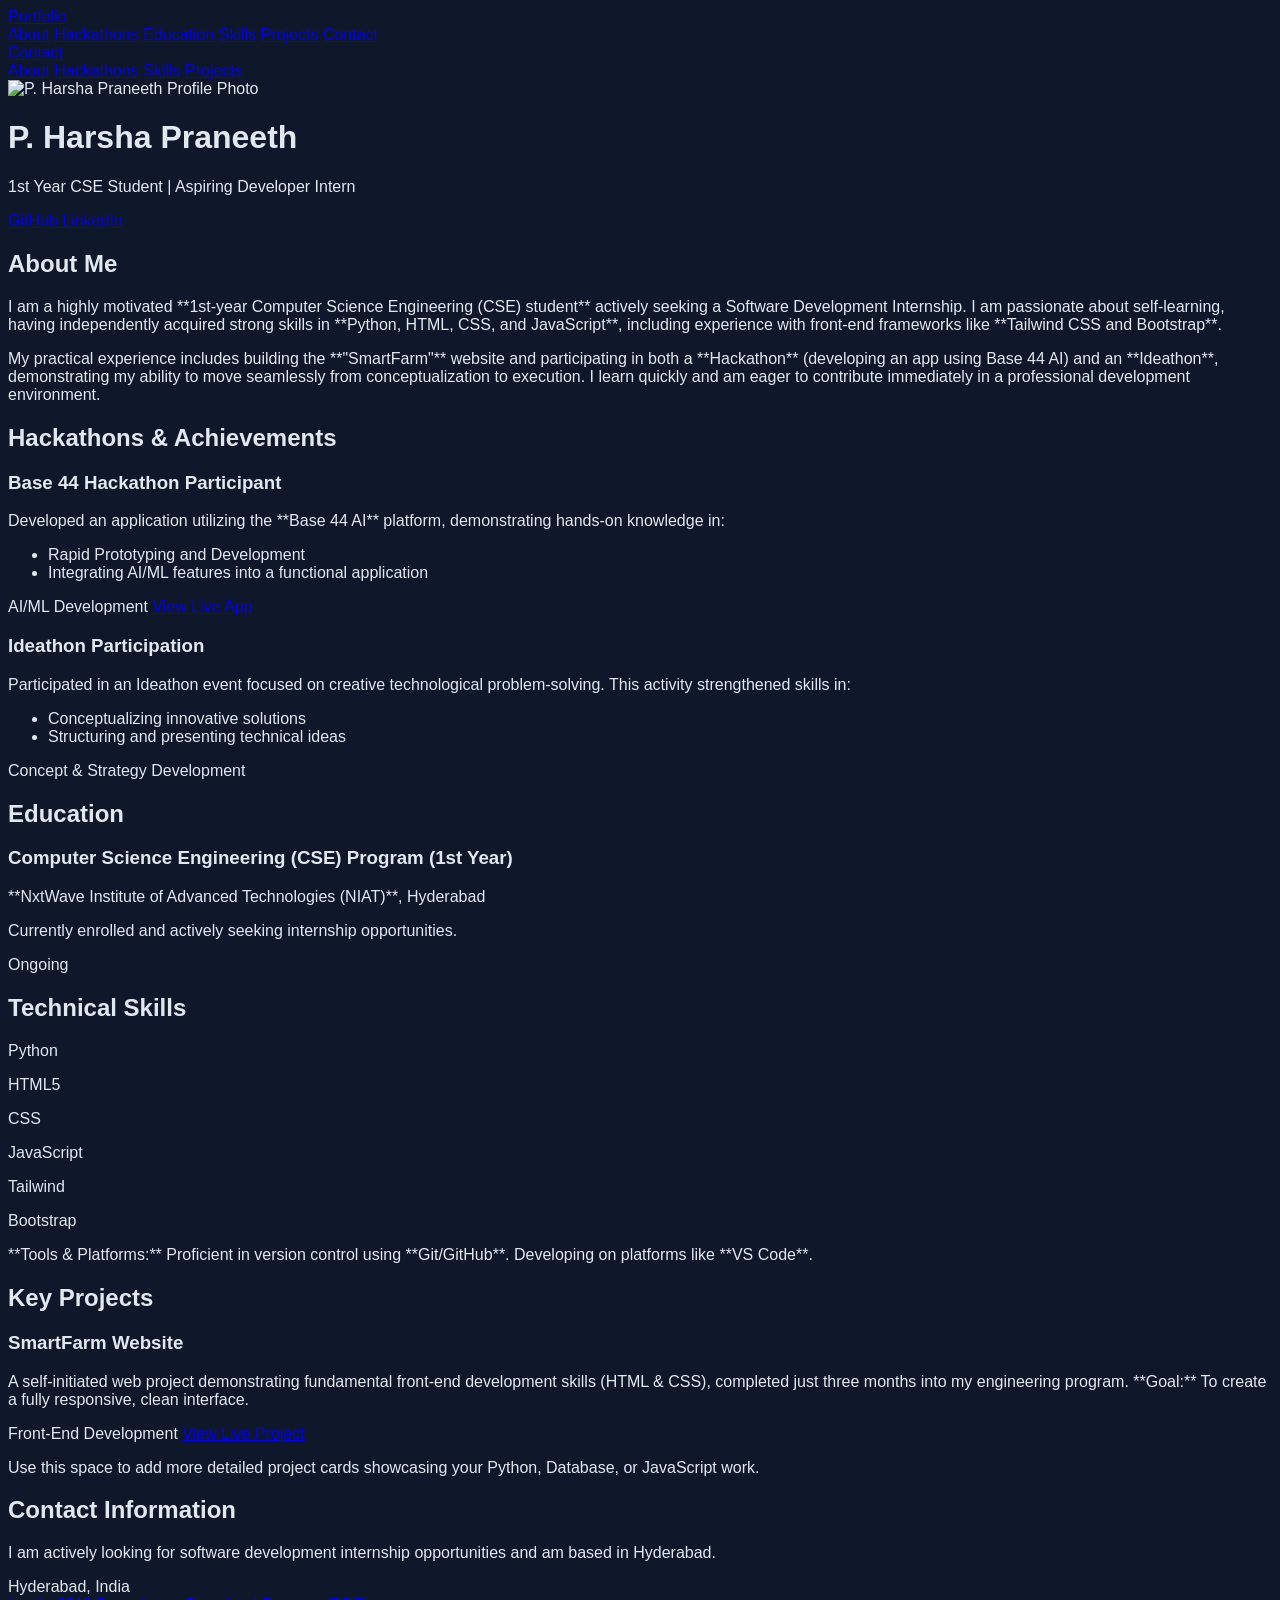
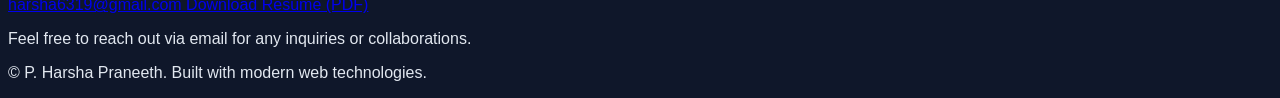
==== index.html @ 5e214d74 "added index.html" ====
<!DOCTYPE html>
<html lang="en" class="scroll-smooth">
<head>
    <meta charset="UTF-8">
    <meta name="viewport" content="width=device-width, initial-scale=1.0">
    <title>P. Harsha Praneeth | Developer Portfolio</title>
    <!-- Load Tailwind CSS -->
    <script src="https://cdn.tailwindcss.com"></script>
    <!-- Load Lucide Icons -->
    <script src="https://unpkg.com/lucide@latest"></script>
    <style>
        /* Custom styles for dark mode typography and background */
        body {
            font-family: 'Inter', sans-serif;
            background-color: #0F172A; /* Slate 900 */
            color: #e2e8f0; /* Default light text */
        }
        /* Custom class for the skill icons */
        .skill-icon-card {
            transition: transform 0.3s, box-shadow 0.3s;
        }
        .skill-icon-card:hover {
            transform: translateY(-5px);
            box-shadow: 0 10px 15px -3px rgba(0, 0, 0, 0.4), 0 4px 6px -2px rgba(0, 0, 0, 0.2); /* Darker shadow for contrast */
        }
        
        /* Adjust scroll margin for sections so the navbar doesn't cover headings */
        section {
            scroll-margin-top: 100px; /* Ensures headings land below the sticky nav */
        }
    </style>
</head>
<body class="min-h-screen antialiased">

    <!-- Navigation Bar -->
    <nav class="fixed top-0 left-0 w-full bg-gray-900/90 backdrop-blur-sm border-b border-gray-800 z-50 shadow-lg">
        <div class="max-w-4xl mx-auto px-4 sm:px-6 lg:px-8">
            <div class="flex items-center justify-between h-16">
                <!-- Logo / Name (Home Link) -->
                <div class="flex-shrink-0">
                    <a href="#" class="text-white font-bold text-lg hover:text-indigo-400 transition">
                        Portfolio
                    </a>
                </div>
                
                <!-- Desktop Menu -->
                <div class="hidden md:block">
                    <div class="ml-10 flex items-baseline space-x-4">
                        <a href="#about" class="text-gray-300 hover:text-white hover:bg-gray-700 px-3 py-2 rounded-md text-sm font-medium transition">About</a>
                        <a href="#hackathons" class="text-gray-300 hover:text-white hover:bg-gray-700 px-3 py-2 rounded-md text-sm font-medium transition">Hackathons</a>
                        <a href="#education" class="text-gray-300 hover:text-white hover:bg-gray-700 px-3 py-2 rounded-md text-sm font-medium transition">Education</a>
                        <a href="#skills" class="text-gray-300 hover:text-white hover:bg-gray-700 px-3 py-2 rounded-md text-sm font-medium transition">Skills</a>
                        <a href="#projects" class="text-gray-300 hover:text-white hover:bg-gray-700 px-3 py-2 rounded-md text-sm font-medium transition">Projects</a>
                        <a href="#contact" class="text-gray-300 hover:text-white hover:bg-gray-700 px-3 py-2 rounded-md text-sm font-medium transition">Contact</a>
                    </div>
                </div>
                
                <!-- Mobile Menu Button (Simple implementation) -->
                <div class="md:hidden flex items-center">
                   <a href="#contact" class="text-sm text-indigo-400 font-semibold mr-2">Contact</a>
                   <a href="mailto:harsha6319@gmail.com" class="p-2 text-gray-400 hover:text-white">
                       <i data-lucide="mail" class="w-5 h-5"></i>
                   </a>
                </div>
            </div>
        </div>
        <!-- Simple Mobile Navigation Links Row (Visible only on small screens) -->
        <div class="md:hidden border-t border-gray-800 bg-gray-900 px-2 py-2 flex justify-around text-xs">
            <a href="#about" class="text-gray-400 hover:text-white p-2">About</a>
            <a href="#hackathons" class="text-gray-400 hover:text-white p-2">Hackathons</a>
            <a href="#skills" class="text-gray-400 hover:text-white p-2">Skills</a>
            <a href="#projects" class="text-gray-400 hover:text-white p-2">Projects</a>
        </div>
    </nav>

    <!-- Main Content Container -->
    <!-- The pt-24 class pushes this container down below the fixed navbar. -->
    <div class="max-w-4xl mx-auto p-4 sm:p-6 lg:p-8 pt-24 mt-10">

        <!-- Header and Profile Section -->
        <header class="text-center mb-12 bg-gray-800 p-8 rounded-xl shadow-lg">
            <!-- Profile Image -->
            <div class="w-32 h-32 mx-auto rounded-full overflow-hidden mb-6 border-4 border-indigo-500/50 shadow-md">
                <!-- Image URL updated from the context -->
                <img src="https://res.cloudinary.com/dswnjw2h1/image/upload/v1765292375/Gemini_Generated_Image_vikexivikexivike_tycaun.png"
                     alt="P. Harsha Praneeth Profile Photo"
                     class="w-full h-full object-cover">
            </div>

            <!-- Name and Title -->
            <h1 class="text-4xl font-extrabold text-white mb-2">P. Harsha Praneeth</h1>
            <p class="text-xl font-medium text-indigo-400">1st Year CSE Student | Aspiring Developer Intern</p>
            
            <!-- Social Links (NEW/UPDATED) -->
            <div class="mt-4 flex justify-center items-center space-x-6 text-gray-400">
                <a href="https://github.com/YourGitHubUsername" target="_blank" class="flex items-center hover:text-white transition duration-150 group">
                    <i data-lucide="github" class="w-6 h-6 mr-1 group-hover:text-indigo-400"></i>
                    <span class="text-sm hidden sm:inline">GitHub</span>
                </a>
                <a href="https://linkedin.com/in/YourLinkedInProfile" target="_blank" class="flex items-center hover:text-white transition duration-150 group">
                    <i data-lucide="linkedin" class="w-6 h-6 mr-1 group-hover:text-indigo-400"></i>
                    <span class="text-sm hidden sm:inline">LinkedIn</span>
                </a>
            </div>
        </header>

        <!-- About Section -->
        <section id="about" class="mb-12 scroll-mt-24">
            <h2 class="text-3xl font-bold text-white border-b-2 border-indigo-500 pb-2 mb-6">About Me</h2>
            <div class="bg-gray-800 p-6 rounded-xl shadow-lg">
                <p class="text-gray-300 leading-relaxed">
                    I am a highly motivated **1st-year Computer Science Engineering (CSE) student** actively seeking a Software Development Internship. I am passionate about self-learning, having independently acquired strong skills in **Python, HTML, CSS, and JavaScript**, including experience with front-end frameworks like **Tailwind CSS and Bootstrap**.
                </p>
                <p class="text-gray-300 leading-relaxed mt-3">
                    My practical experience includes building the **"SmartFarm"** website and participating in both a **Hackathon** (developing an app using Base 44 AI) and an **Ideathon**, demonstrating my ability to move seamlessly from conceptualization to execution. I learn quickly and am eager to contribute immediately in a professional development environment.
                </p>
            </div>
        </section>
        
        <!-- Hackathons & Achievements Section -->
        <section id="hackathons" class="mb-12 scroll-mt-24">
            <h2 class="text-3xl font-bold text-white border-b-2 border-indigo-500 pb-2 mb-6">Hackathons & Achievements</h2>
            
            <!-- Base 44 Hackathon Card -->
            <div class="grid grid-cols-1 md:grid-cols-2 gap-4">
                <div class="bg-gray-800 p-6 rounded-xl shadow-lg border-l-4 border-yellow-500">
                    <h3 class="text-xl font-semibold text-white mb-2">Base 44 Hackathon Participant</h3>
                    <p class="text-gray-300 mb-3">
                        Developed an application utilizing the **Base 44 AI** platform, demonstrating hands-on knowledge in:
                    </p>
                    <ul class="list-disc list-inside ml-4 text-gray-400 mb-3">
                        <li>Rapid Prototyping and Development</li>
                        <li>Integrating AI/ML features into a functional application</li>
                    </ul>
                    <div class="flex flex-wrap items-center space-x-4 mt-3">
                        <span class="text-sm font-medium text-yellow-400 bg-yellow-900/30 px-3 py-1 rounded-full">AI/ML Development</span>
                        <a href="https://quick-gig-copy-cb871498.base44.app" target="_blank" class="flex items-center text-sm font-medium text-gray-400 hover:text-yellow-400 transition duration-150">
                            <i data-lucide="link" class="w-4 h-4 mr-1"></i>
                            View Live App
                        </a>
                    </div>
                </div>

                <!-- Ideathon Participation Card -->
                <div class="bg-gray-800 p-6 rounded-xl shadow-lg border-l-4 border-teal-500">
                    <h3 class="text-xl font-semibold text-white mb-2">Ideathon Participation</h3>
                    <p class="text-gray-300 mb-3">
                        Participated in an Ideathon event focused on creative technological problem-solving. This activity strengthened skills in:
                    </p>
                    <ul class="list-disc list-inside ml-4 text-gray-400">
                        <li>Conceptualizing innovative solutions</li>
                        <li>Structuring and presenting technical ideas</li>
                    </ul>
                    <span class="mt-3 inline-block text-sm font-medium text-teal-400 bg-teal-900/30 px-3 py-1 rounded-full">Concept & Strategy Development</span>
                </div>
            </div>
        </section>

        <!-- Education Section -->
        <section id="education" class="mb-12 scroll-mt-24">
            <h2 class="text-3xl font-bold text-white border-b-2 border-indigo-500 pb-2 mb-6">Education</h2>
            <div class="bg-gray-800 p-6 rounded-xl shadow-lg">
                <div class="flex flex-col sm:flex-row justify-between items-start sm:items-center">
                    <div>
                        <h3 class="text-xl font-semibold text-white">Computer Science Engineering (CSE) Program (1st Year)</h3>
                        <p class="text-indigo-400">**NxtWave Institute of Advanced Technologies (NIAT)**, Hyderabad</p>
                        <p class="text-gray-400 text-sm mt-1">Currently enrolled and actively seeking internship opportunities.</p>
                    </div>
                    <p class="text-gray-400 mt-2 sm:mt-0 sm:text-right">Ongoing</p>
                </div>
            </div>
        </section>

        <!-- Skills Section -->
        <section id="skills" class="mb-12 scroll-mt-24">
            <h2 class="text-3xl font-bold text-white border-b-2 border-indigo-500 pb-2 mb-6">Technical Skills</h2>

            <!-- Grid for Core Skills -->
            <div class="grid grid-cols-2 sm:grid-cols-3 lg:grid-cols-6 gap-4">
                <!-- Python -->
                <div class="skill-icon-card bg-gray-700 p-4 flex flex-col items-center justify-center rounded-xl shadow-lg border border-gray-700">
                    <i data-lucide="brain-circuit" class="w-8 h-8 text-indigo-400 mb-2"></i>
                    <p class="font-semibold text-sm text-gray-200">Python</p>
                </div>

                <!-- HTML5 -->
                <div class="skill-icon-card bg-gray-700 p-4 flex flex-col items-center justify-center rounded-xl shadow-lg border border-gray-700">
                    <i data-lucide="code" class="w-8 h-8 text-orange-400 mb-2"></i>
                    <p class="font-semibold text-sm text-gray-200">HTML5</p>
                </div>

                <!-- CSS -->
                <div class="skill-icon-card bg-gray-700 p-4 flex flex-col items-center justify-center rounded-xl shadow-lg border border-gray-700">
                    <i data-lucide="palette" class="w-8 h-8 text-blue-400 mb-2"></i>
                    <p class="font-semibold text-sm text-gray-200">CSS</p>
                </div>

                <!-- JavaScript -->
                <div class="skill-icon-card bg-gray-700 p-4 flex flex-col items-center justify-center rounded-xl shadow-lg border border-gray-700">
                    <i data-lucide="zap" class="w-8 h-8 text-yellow-400 mb-2"></i>
                    <p class="font-semibold text-sm text-gray-200">JavaScript</p>
                </div>

                <!-- Tailwind CSS -->
                <div class="skill-icon-card bg-gray-700 p-4 flex flex-col items-center justify-center rounded-xl shadow-lg border border-gray-700">
                    <i data-lucide="sparkles" class="w-8 h-8 text-cyan-400 mb-2"></i>
                    <p class="font-semibold text-sm text-gray-200">Tailwind</p>
                </div>
                
                <!-- Bootstrap -->
                <div class="skill-icon-card bg-gray-700 p-4 flex flex-col items-center justify-center rounded-xl shadow-lg border border-gray-700">
                    <i data-lucide="layout-dashboard" class="w-8 h-8 text-violet-400 mb-2"></i>
                    <p class="font-semibold text-sm text-gray-200">Bootstrap</p>
                </div>
            </div>

            <!-- Tools and Platforms (NEW TEXT) -->
            <p class="mt-8 text-sm text-gray-400 text-center border-t border-gray-700 pt-4">
                **Tools & Platforms:** Proficient in version control using **Git/GitHub**. Developing on platforms like **VS Code**.
            </p>
        </section>

        <!-- Projects/Experience -->
        <section id="projects" class="mb-12 scroll-mt-24">
            <h2 class="text-3xl font-bold text-white border-b-2 border-indigo-500 pb-2 mb-6">Key Projects</h2>

            <!-- SmartFarm Project Card -->
            <div class="bg-gray-800 p-6 rounded-xl shadow-lg border-l-4 border-indigo-500 mb-4">
                <h3 class="text-xl font-semibold text-white mb-2">SmartFarm Website</h3>
                <p class="text-gray-300 mb-3">
                    A self-initiated web project demonstrating fundamental front-end development skills (HTML & CSS), completed just three months into my engineering program. **Goal:** To create a fully responsive, clean interface.
                </p>
                <div class="flex flex-wrap items-center space-x-4">
                    <span class="text-sm font-medium text-indigo-400 bg-indigo-900/50 px-3 py-1 rounded-full">Front-End Development</span>
                    <a href="https://dhhsdhdt-gjhgg.github.io/SmartFarm/" target="_blank" class="flex items-center text-sm font-medium text-gray-400 hover:text-indigo-400 transition duration-150">
                        <i data-lucide="link" class="w-4 h-4 mr-1"></i>
                        View Live Project
                    </a>
                </div>
            </div>

            <!-- Placeholder for Future Projects -->
            <div class="bg-gray-700 p-6 rounded-xl text-center border-dashed border-2 border-gray-600">
                <p class="text-gray-400 italic">
                    Use this space to add more detailed project cards showcasing your Python, Database, or JavaScript work.
                </p>
            </div>
        </section>

        <!-- Contact Section -->
        <section id="contact" class="mb-12 scroll-mt-24">
            <h2 class="text-3xl font-bold text-white border-b-2 border-indigo-500 pb-2 mb-6">Contact Information</h2>
            <div class="bg-gray-800 p-8 rounded-xl shadow-lg text-center">
                <p class="text-gray-300 text-lg mb-4">
                    I am actively looking for software development internship opportunities and am based in Hyderabad.
                </p>
                <div class="flex flex-col items-center space-y-3">
                    <div class="inline-flex items-center text-xl font-semibold text-indigo-400">
                        <i data-lucide="map-pin" class="w-6 h-6 mr-2"></i>
                        Hyderabad, India
                    </div>
                    <a href="mailto:harsha6319@gmail.com" class="inline-flex items-center text-xl font-semibold text-indigo-400 hover:text-indigo-300 transition duration-150">
                        <i data-lucide="mail" class="w-6 h-6 mr-2"></i>
                        harsha6319@gmail.com
                    </a>
                    <!-- Placeholder Resume Link (NEW) -->
                    <a href="harsha_praneeth_resume.pdf" target="_blank" class="inline-flex items-center px-6 py-2 bg-indigo-600 text-white font-medium rounded-lg hover:bg-indigo-700 transition duration-200 shadow-md mt-4">
                        <i data-lucide="file-text" class="w-5 h-5 mr-2"></i>
                        Download Resume (PDF)
                    </a>
                </div>
                <p class="text-gray-500 text-sm mt-4">
                    Feel free to reach out via email for any inquiries or collaborations.
                </p>
            </div>
        </section>


        <!-- Footer -->
        <footer class="mt-12 text-center text-gray-500 border-t border-gray-700 pt-6">
            <p>&copy; <span id="currentYear"></span> P. Harsha Praneeth. Built with modern web technologies.</p>
        </footer>
    </div>

    <!-- JavaScript to initialize Lucide icons and set the current year -->
    <script>
        // Initialize Lucide Icons
        lucide.createIcons();

        // Set current year in the footer
        document.getElementById('currentYear').textContent = new Date().getFullYear();
    </script>
</body>

</html>
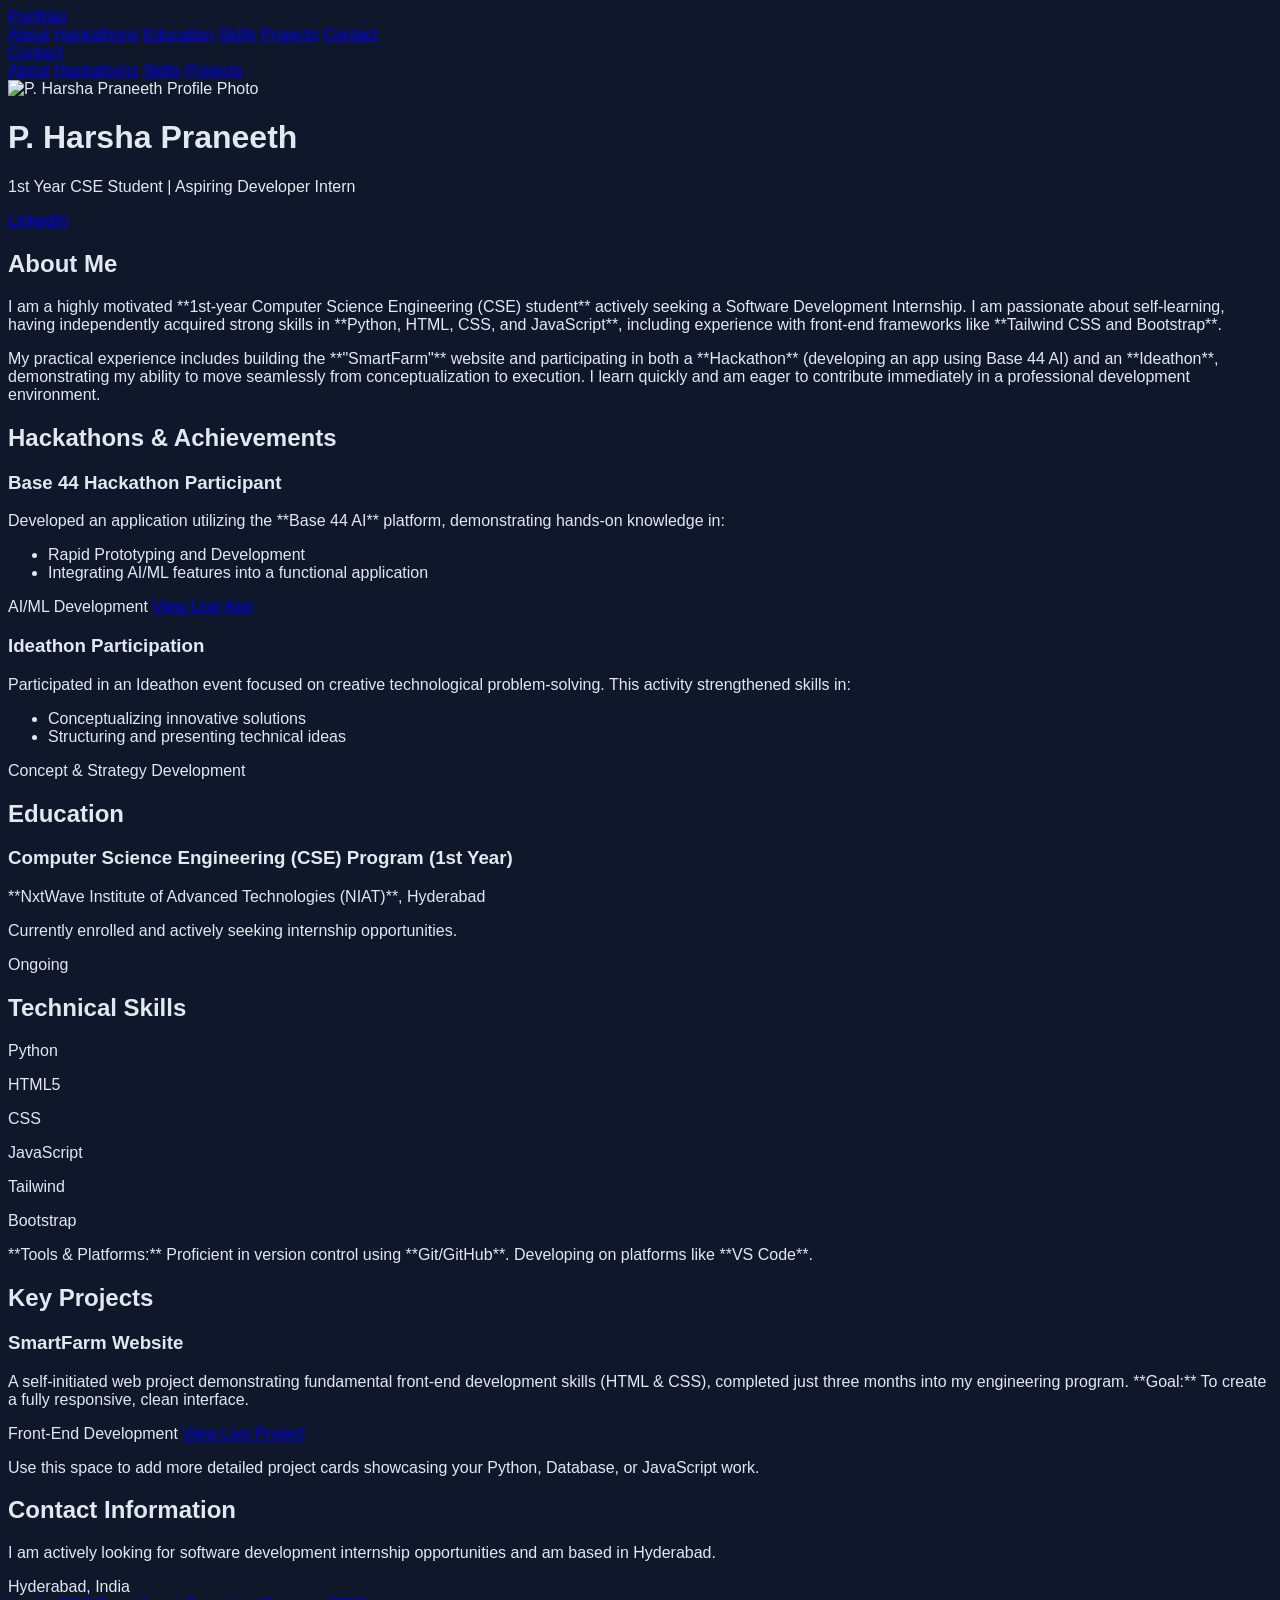
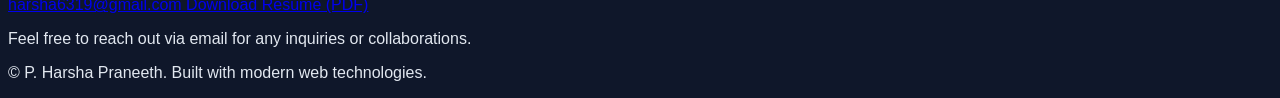
==== commit 93c5644b: "added index.html Updated social links and added tools/platforms section." ====
--- a/index.html
+++ b/index.html
@@ -93,11 +93,7 @@
             
             <!-- Social Links (NEW/UPDATED) -->
             <div class="mt-4 flex justify-center items-center space-x-6 text-gray-400">
-                <a href="https://github.com/YourGitHubUsername" target="_blank" class="flex items-center hover:text-white transition duration-150 group">
-                    <i data-lucide="github" class="w-6 h-6 mr-1 group-hover:text-indigo-400"></i>
-                    <span class="text-sm hidden sm:inline">GitHub</span>
-                </a>
-                <a href="https://linkedin.com/in/YourLinkedInProfile" target="_blank" class="flex items-center hover:text-white transition duration-150 group">
+                <a href="https://www.linkedin.com/in/harsha-praneeth-446b1736b/" target="_blank" class="flex items-center hover:text-white transition duration-150 group">
                     <i data-lucide="linkedin" class="w-6 h-6 mr-1 group-hover:text-indigo-400"></i>
                     <span class="text-sm hidden sm:inline">LinkedIn</span>
                 </a>
@@ -293,3 +289,5 @@
 </body>
 
 </html>
+
+
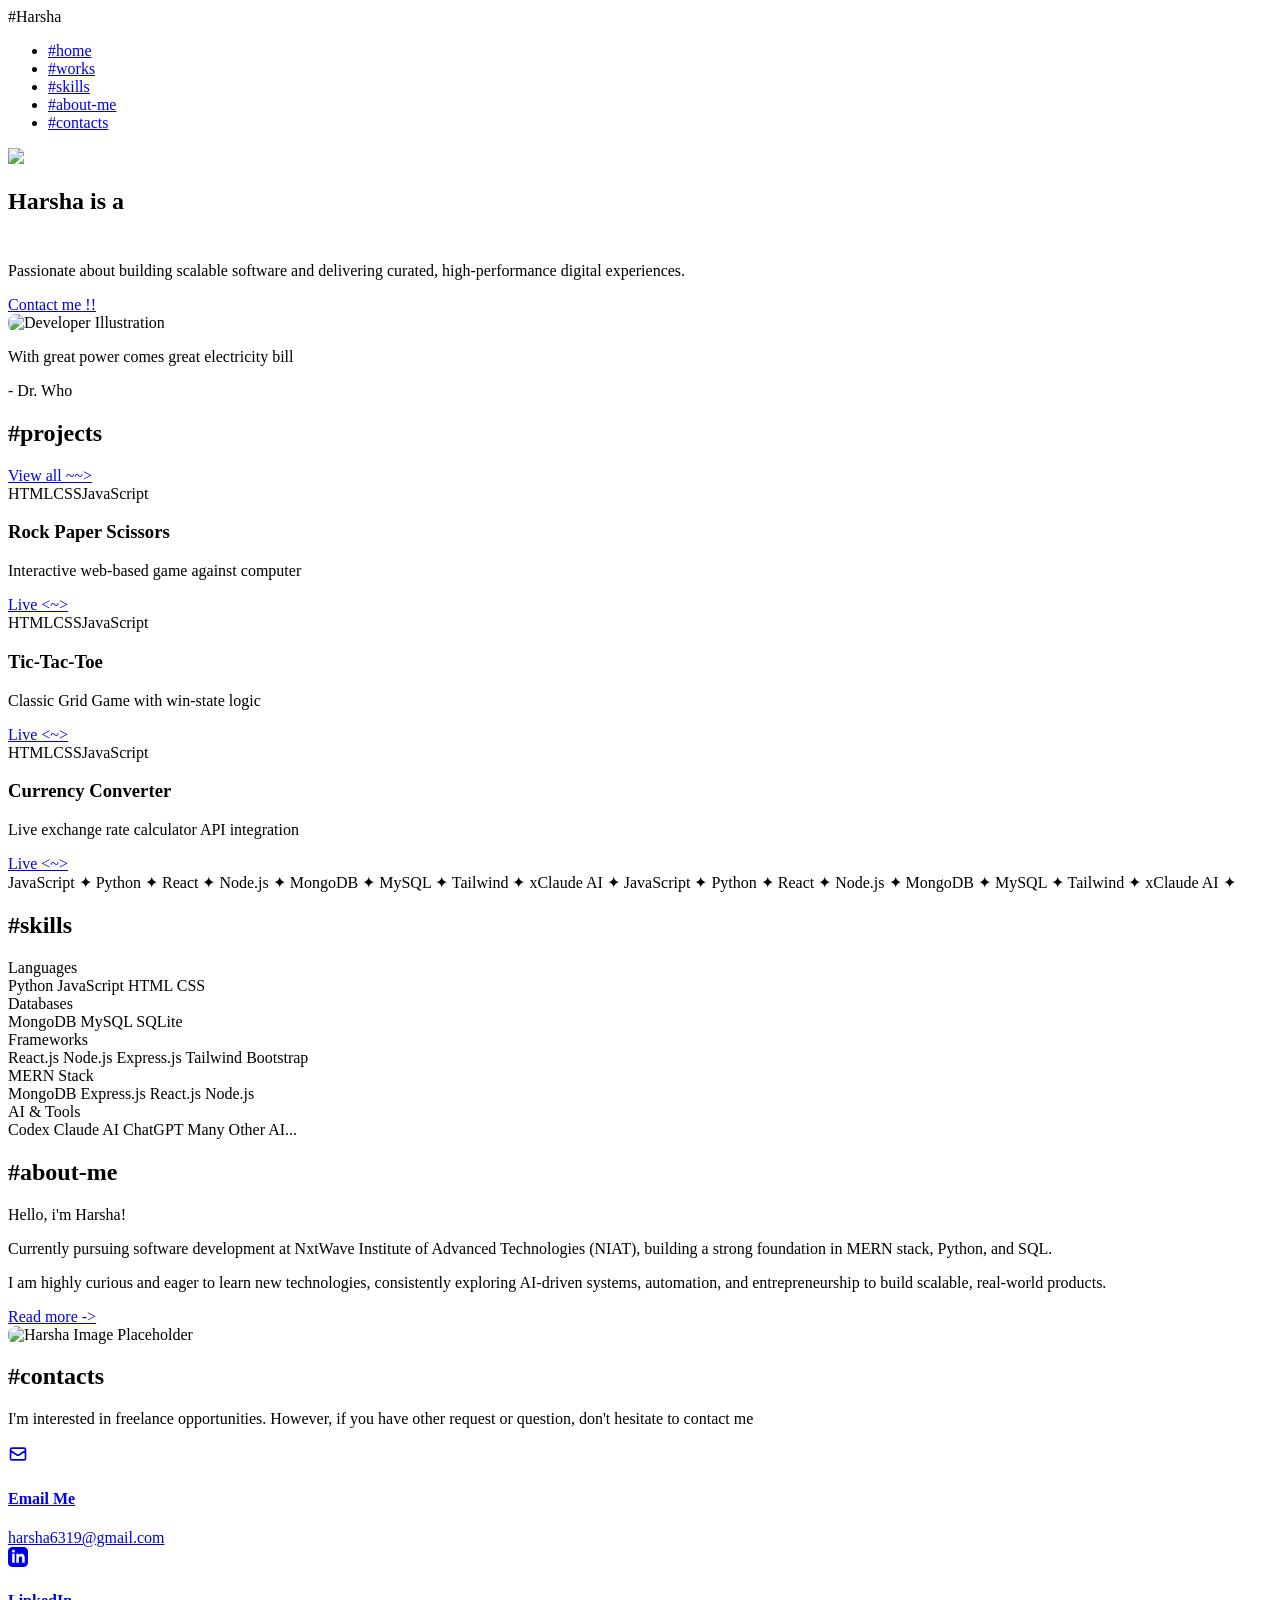
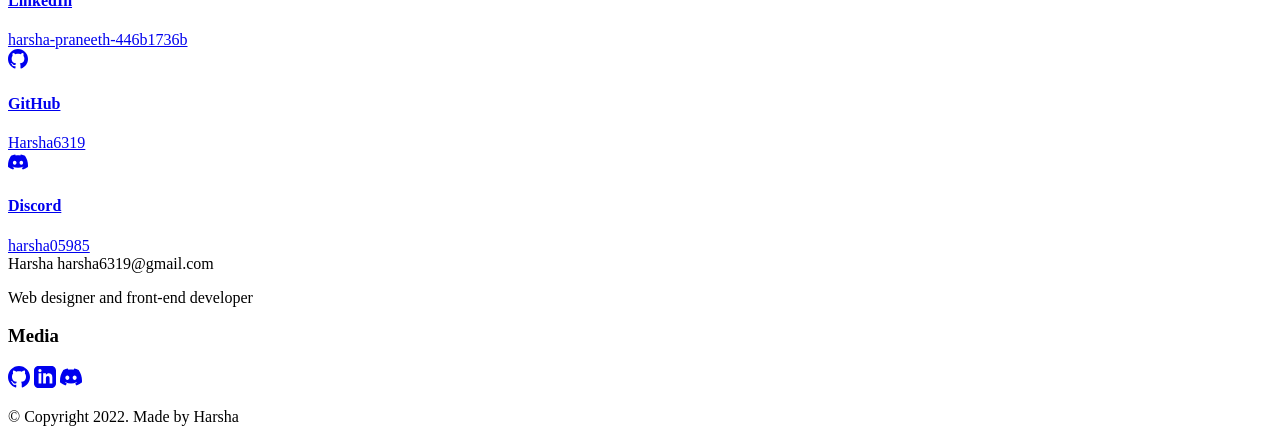
==== commit d796ffca: "index.html" ====
--- a/index.html
+++ b/index.html
@@ -1,293 +1,327 @@
-<!DOCTYPE html>
-<html lang="en" class="scroll-smooth">
-<head>
-    <meta charset="UTF-8">
-    <meta name="viewport" content="width=device-width, initial-scale=1.0">
-    <title>P. Harsha Praneeth | Developer Portfolio</title>
-    <!-- Load Tailwind CSS -->
-    <script src="https://cdn.tailwindcss.com"></script>
-    <!-- Load Lucide Icons -->
-    <script src="https://unpkg.com/lucide@latest"></script>
-    <style>
-        /* Custom styles for dark mode typography and background */
-        body {
-            font-family: 'Inter', sans-serif;
-            background-color: #0F172A; /* Slate 900 */
-            color: #e2e8f0; /* Default light text */
-        }
-        /* Custom class for the skill icons */
-        .skill-icon-card {
-            transition: transform 0.3s, box-shadow 0.3s;
-        }
-        .skill-icon-card:hover {
-            transform: translateY(-5px);
-            box-shadow: 0 10px 15px -3px rgba(0, 0, 0, 0.4), 0 4px 6px -2px rgba(0, 0, 0, 0.2); /* Darker shadow for contrast */
-        }
-        
-        /* Adjust scroll margin for sections so the navbar doesn't cover headings */
-        section {
-            scroll-margin-top: 100px; /* Ensures headings land below the sticky nav */
-        }
-    </style>
-</head>
-<body class="min-h-screen antialiased">
-
-    <!-- Navigation Bar -->
-    <nav class="fixed top-0 left-0 w-full bg-gray-900/90 backdrop-blur-sm border-b border-gray-800 z-50 shadow-lg">
-        <div class="max-w-4xl mx-auto px-4 sm:px-6 lg:px-8">
-            <div class="flex items-center justify-between h-16">
-                <!-- Logo / Name (Home Link) -->
-                <div class="flex-shrink-0">
-                    <a href="#" class="text-white font-bold text-lg hover:text-indigo-400 transition">
-                        Portfolio
-                    </a>
-                </div>
-                
-                <!-- Desktop Menu -->
-                <div class="hidden md:block">
-                    <div class="ml-10 flex items-baseline space-x-4">
-                        <a href="#about" class="text-gray-300 hover:text-white hover:bg-gray-700 px-3 py-2 rounded-md text-sm font-medium transition">About</a>
-                        <a href="#hackathons" class="text-gray-300 hover:text-white hover:bg-gray-700 px-3 py-2 rounded-md text-sm font-medium transition">Hackathons</a>
-                        <a href="#education" class="text-gray-300 hover:text-white hover:bg-gray-700 px-3 py-2 rounded-md text-sm font-medium transition">Education</a>
-                        <a href="#skills" class="text-gray-300 hover:text-white hover:bg-gray-700 px-3 py-2 rounded-md text-sm font-medium transition">Skills</a>
-                        <a href="#projects" class="text-gray-300 hover:text-white hover:bg-gray-700 px-3 py-2 rounded-md text-sm font-medium transition">Projects</a>
-                        <a href="#contact" class="text-gray-300 hover:text-white hover:bg-gray-700 px-3 py-2 rounded-md text-sm font-medium transition">Contact</a>
-                    </div>
-                </div>
-                
-                <!-- Mobile Menu Button (Simple implementation) -->
-                <div class="md:hidden flex items-center">
-                   <a href="#contact" class="text-sm text-indigo-400 font-semibold mr-2">Contact</a>
-                   <a href="mailto:harsha6319@gmail.com" class="p-2 text-gray-400 hover:text-white">
-                       <i data-lucide="mail" class="w-5 h-5"></i>
-                   </a>
-                </div>
-            </div>
-        </div>
-        <!-- Simple Mobile Navigation Links Row (Visible only on small screens) -->
-        <div class="md:hidden border-t border-gray-800 bg-gray-900 px-2 py-2 flex justify-around text-xs">
-            <a href="#about" class="text-gray-400 hover:text-white p-2">About</a>
-            <a href="#hackathons" class="text-gray-400 hover:text-white p-2">Hackathons</a>
-            <a href="#skills" class="text-gray-400 hover:text-white p-2">Skills</a>
-            <a href="#projects" class="text-gray-400 hover:text-white p-2">Projects</a>
-        </div>
-    </nav>
-
-    <!-- Main Content Container -->
-    <!-- The pt-24 class pushes this container down below the fixed navbar. -->
-    <div class="max-w-4xl mx-auto p-4 sm:p-6 lg:p-8 pt-24 mt-10">
-
-        <!-- Header and Profile Section -->
-        <header class="text-center mb-12 bg-gray-800 p-8 rounded-xl shadow-lg">
-            <!-- Profile Image -->
-            <div class="w-32 h-32 mx-auto rounded-full overflow-hidden mb-6 border-4 border-indigo-500/50 shadow-md">
-                <!-- Image URL updated from the context -->
-                <img src="https://res.cloudinary.com/dswnjw2h1/image/upload/v1765292375/Gemini_Generated_Image_vikexivikexivike_tycaun.png"
-                     alt="P. Harsha Praneeth Profile Photo"
-                     class="w-full h-full object-cover">
-            </div>
-
-            <!-- Name and Title -->
-            <h1 class="text-4xl font-extrabold text-white mb-2">P. Harsha Praneeth</h1>
-            <p class="text-xl font-medium text-indigo-400">1st Year CSE Student | Aspiring Developer Intern</p>
-            
-            <!-- Social Links (NEW/UPDATED) -->
-            <div class="mt-4 flex justify-center items-center space-x-6 text-gray-400">
-                <a href="https://www.linkedin.com/in/harsha-praneeth-446b1736b/" target="_blank" class="flex items-center hover:text-white transition duration-150 group">
-                    <i data-lucide="linkedin" class="w-6 h-6 mr-1 group-hover:text-indigo-400"></i>
-                    <span class="text-sm hidden sm:inline">LinkedIn</span>
-                </a>
-            </div>
-        </header>
-
-        <!-- About Section -->
-        <section id="about" class="mb-12 scroll-mt-24">
-            <h2 class="text-3xl font-bold text-white border-b-2 border-indigo-500 pb-2 mb-6">About Me</h2>
-            <div class="bg-gray-800 p-6 rounded-xl shadow-lg">
-                <p class="text-gray-300 leading-relaxed">
-                    I am a highly motivated **1st-year Computer Science Engineering (CSE) student** actively seeking a Software Development Internship. I am passionate about self-learning, having independently acquired strong skills in **Python, HTML, CSS, and JavaScript**, including experience with front-end frameworks like **Tailwind CSS and Bootstrap**.
-                </p>
-                <p class="text-gray-300 leading-relaxed mt-3">
-                    My practical experience includes building the **"SmartFarm"** website and participating in both a **Hackathon** (developing an app using Base 44 AI) and an **Ideathon**, demonstrating my ability to move seamlessly from conceptualization to execution. I learn quickly and am eager to contribute immediately in a professional development environment.
-                </p>
-            </div>
-        </section>
-        
-        <!-- Hackathons & Achievements Section -->
-        <section id="hackathons" class="mb-12 scroll-mt-24">
-            <h2 class="text-3xl font-bold text-white border-b-2 border-indigo-500 pb-2 mb-6">Hackathons & Achievements</h2>
-            
-            <!-- Base 44 Hackathon Card -->
-            <div class="grid grid-cols-1 md:grid-cols-2 gap-4">
-                <div class="bg-gray-800 p-6 rounded-xl shadow-lg border-l-4 border-yellow-500">
-                    <h3 class="text-xl font-semibold text-white mb-2">Base 44 Hackathon Participant</h3>
-                    <p class="text-gray-300 mb-3">
-                        Developed an application utilizing the **Base 44 AI** platform, demonstrating hands-on knowledge in:
-                    </p>
-                    <ul class="list-disc list-inside ml-4 text-gray-400 mb-3">
-                        <li>Rapid Prototyping and Development</li>
-                        <li>Integrating AI/ML features into a functional application</li>
-                    </ul>
-                    <div class="flex flex-wrap items-center space-x-4 mt-3">
-                        <span class="text-sm font-medium text-yellow-400 bg-yellow-900/30 px-3 py-1 rounded-full">AI/ML Development</span>
-                        <a href="https://quick-gig-copy-cb871498.base44.app" target="_blank" class="flex items-center text-sm font-medium text-gray-400 hover:text-yellow-400 transition duration-150">
-                            <i data-lucide="link" class="w-4 h-4 mr-1"></i>
-                            View Live App
-                        </a>
-                    </div>
-                </div>
-
-                <!-- Ideathon Participation Card -->
-                <div class="bg-gray-800 p-6 rounded-xl shadow-lg border-l-4 border-teal-500">
-                    <h3 class="text-xl font-semibold text-white mb-2">Ideathon Participation</h3>
-                    <p class="text-gray-300 mb-3">
-                        Participated in an Ideathon event focused on creative technological problem-solving. This activity strengthened skills in:
-                    </p>
-                    <ul class="list-disc list-inside ml-4 text-gray-400">
-                        <li>Conceptualizing innovative solutions</li>
-                        <li>Structuring and presenting technical ideas</li>
-                    </ul>
-                    <span class="mt-3 inline-block text-sm font-medium text-teal-400 bg-teal-900/30 px-3 py-1 rounded-full">Concept & Strategy Development</span>
-                </div>
-            </div>
-        </section>
-
-        <!-- Education Section -->
-        <section id="education" class="mb-12 scroll-mt-24">
-            <h2 class="text-3xl font-bold text-white border-b-2 border-indigo-500 pb-2 mb-6">Education</h2>
-            <div class="bg-gray-800 p-6 rounded-xl shadow-lg">
-                <div class="flex flex-col sm:flex-row justify-between items-start sm:items-center">
-                    <div>
-                        <h3 class="text-xl font-semibold text-white">Computer Science Engineering (CSE) Program (1st Year)</h3>
-                        <p class="text-indigo-400">**NxtWave Institute of Advanced Technologies (NIAT)**, Hyderabad</p>
-                        <p class="text-gray-400 text-sm mt-1">Currently enrolled and actively seeking internship opportunities.</p>
-                    </div>
-                    <p class="text-gray-400 mt-2 sm:mt-0 sm:text-right">Ongoing</p>
-                </div>
-            </div>
-        </section>
-
-        <!-- Skills Section -->
-        <section id="skills" class="mb-12 scroll-mt-24">
-            <h2 class="text-3xl font-bold text-white border-b-2 border-indigo-500 pb-2 mb-6">Technical Skills</h2>
-
-            <!-- Grid for Core Skills -->
-            <div class="grid grid-cols-2 sm:grid-cols-3 lg:grid-cols-6 gap-4">
-                <!-- Python -->
-                <div class="skill-icon-card bg-gray-700 p-4 flex flex-col items-center justify-center rounded-xl shadow-lg border border-gray-700">
-                    <i data-lucide="brain-circuit" class="w-8 h-8 text-indigo-400 mb-2"></i>
-                    <p class="font-semibold text-sm text-gray-200">Python</p>
-                </div>
-
-                <!-- HTML5 -->
-                <div class="skill-icon-card bg-gray-700 p-4 flex flex-col items-center justify-center rounded-xl shadow-lg border border-gray-700">
-                    <i data-lucide="code" class="w-8 h-8 text-orange-400 mb-2"></i>
-                    <p class="font-semibold text-sm text-gray-200">HTML5</p>
-                </div>
-
-                <!-- CSS -->
-                <div class="skill-icon-card bg-gray-700 p-4 flex flex-col items-center justify-center rounded-xl shadow-lg border border-gray-700">
-                    <i data-lucide="palette" class="w-8 h-8 text-blue-400 mb-2"></i>
-                    <p class="font-semibold text-sm text-gray-200">CSS</p>
-                </div>
-
-                <!-- JavaScript -->
-                <div class="skill-icon-card bg-gray-700 p-4 flex flex-col items-center justify-center rounded-xl shadow-lg border border-gray-700">
-                    <i data-lucide="zap" class="w-8 h-8 text-yellow-400 mb-2"></i>
-                    <p class="font-semibold text-sm text-gray-200">JavaScript</p>
-                </div>
-
-                <!-- Tailwind CSS -->
-                <div class="skill-icon-card bg-gray-700 p-4 flex flex-col items-center justify-center rounded-xl shadow-lg border border-gray-700">
-                    <i data-lucide="sparkles" class="w-8 h-8 text-cyan-400 mb-2"></i>
-                    <p class="font-semibold text-sm text-gray-200">Tailwind</p>
-                </div>
-                
-                <!-- Bootstrap -->
-                <div class="skill-icon-card bg-gray-700 p-4 flex flex-col items-center justify-center rounded-xl shadow-lg border border-gray-700">
-                    <i data-lucide="layout-dashboard" class="w-8 h-8 text-violet-400 mb-2"></i>
-                    <p class="font-semibold text-sm text-gray-200">Bootstrap</p>
-                </div>
-            </div>
-
-            <!-- Tools and Platforms (NEW TEXT) -->
-            <p class="mt-8 text-sm text-gray-400 text-center border-t border-gray-700 pt-4">
-                **Tools & Platforms:** Proficient in version control using **Git/GitHub**. Developing on platforms like **VS Code**.
-            </p>
-        </section>
-
-        <!-- Projects/Experience -->
-        <section id="projects" class="mb-12 scroll-mt-24">
-            <h2 class="text-3xl font-bold text-white border-b-2 border-indigo-500 pb-2 mb-6">Key Projects</h2>
-
-            <!-- SmartFarm Project Card -->
-            <div class="bg-gray-800 p-6 rounded-xl shadow-lg border-l-4 border-indigo-500 mb-4">
-                <h3 class="text-xl font-semibold text-white mb-2">SmartFarm Website</h3>
-                <p class="text-gray-300 mb-3">
-                    A self-initiated web project demonstrating fundamental front-end development skills (HTML & CSS), completed just three months into my engineering program. **Goal:** To create a fully responsive, clean interface.
-                </p>
-                <div class="flex flex-wrap items-center space-x-4">
-                    <span class="text-sm font-medium text-indigo-400 bg-indigo-900/50 px-3 py-1 rounded-full">Front-End Development</span>
-                    <a href="https://dhhsdhdt-gjhgg.github.io/SmartFarm/" target="_blank" class="flex items-center text-sm font-medium text-gray-400 hover:text-indigo-400 transition duration-150">
-                        <i data-lucide="link" class="w-4 h-4 mr-1"></i>
-                        View Live Project
-                    </a>
-                </div>
-            </div>
-
-            <!-- Placeholder for Future Projects -->
-            <div class="bg-gray-700 p-6 rounded-xl text-center border-dashed border-2 border-gray-600">
-                <p class="text-gray-400 italic">
-                    Use this space to add more detailed project cards showcasing your Python, Database, or JavaScript work.
-                </p>
-            </div>
-        </section>
-
-        <!-- Contact Section -->
-        <section id="contact" class="mb-12 scroll-mt-24">
-            <h2 class="text-3xl font-bold text-white border-b-2 border-indigo-500 pb-2 mb-6">Contact Information</h2>
-            <div class="bg-gray-800 p-8 rounded-xl shadow-lg text-center">
-                <p class="text-gray-300 text-lg mb-4">
-                    I am actively looking for software development internship opportunities and am based in Hyderabad.
-                </p>
-                <div class="flex flex-col items-center space-y-3">
-                    <div class="inline-flex items-center text-xl font-semibold text-indigo-400">
-                        <i data-lucide="map-pin" class="w-6 h-6 mr-2"></i>
-                        Hyderabad, India
-                    </div>
-                    <a href="mailto:harsha6319@gmail.com" class="inline-flex items-center text-xl font-semibold text-indigo-400 hover:text-indigo-300 transition duration-150">
-                        <i data-lucide="mail" class="w-6 h-6 mr-2"></i>
-                        harsha6319@gmail.com
-                    </a>
-                    <!-- Placeholder Resume Link (NEW) -->
-                    <a href="harsha_praneeth_resume.pdf" target="_blank" class="inline-flex items-center px-6 py-2 bg-indigo-600 text-white font-medium rounded-lg hover:bg-indigo-700 transition duration-200 shadow-md mt-4">
-                        <i data-lucide="file-text" class="w-5 h-5 mr-2"></i>
-                        Download Resume (PDF)
-                    </a>
-                </div>
-                <p class="text-gray-500 text-sm mt-4">
-                    Feel free to reach out via email for any inquiries or collaborations.
-                </p>
-            </div>
-        </section>
-
-
-        <!-- Footer -->
-        <footer class="mt-12 text-center text-gray-500 border-t border-gray-700 pt-6">
-            <p>&copy; <span id="currentYear"></span> P. Harsha Praneeth. Built with modern web technologies.</p>
-        </footer>
-    </div>
-
-    <!-- JavaScript to initialize Lucide icons and set the current year -->
-    <script>
-        // Initialize Lucide Icons
-        lucide.createIcons();
-
-        // Set current year in the footer
-        document.getElementById('currentYear').textContent = new Date().getFullYear();
-    </script>
-</body>
-
-</html>
-
-
+<!DOCTYPE html>
+<html lang="en">
+
+<head>
+    <meta charset="UTF-8">
+    <meta name="viewport" content="width=device-width, initial-scale=1.0">
+    <meta name="description" content="Harsha - Web Designer and Front-end Developer Portfolio">
+    <title>Harsha - Web Designer & Front-end Developer</title>
+    <link rel="stylesheet" href="style.css">
+    <link rel="preconnect" href="https://fonts.googleapis.com">
+    <link rel="preconnect" href="https://fonts.gstatic.com" crossorigin>
+    <link href="https://fonts.googleapis.com/css2?family=Fira+Code:wght@400;500;600;700&display=swap" rel="stylesheet">
+</head>
+
+<body>
+    <header class="navbar hidden-on-load">
+        <div class="logo"><span class="accent">#</span>Harsha</div>
+        <nav>
+            <ul class="nav-links">
+                <li><a href="#home"><span class="accent">#</span>home</a></li>
+                <li><a href="#works"><span class="accent">#</span>works</a></li>
+                <li><a href="#skills"><span class="accent">#</span>skills</a></li>
+                <li><a href="#about-me"><span class="accent">#</span>about-me</a></li>
+                <li><a href="#contacts"><span class="accent">#</span>contacts</a></li>
+            </ul>
+        </nav>
+    </header>
+
+    <main>
+        <!-- Hero Section -->
+        <section id="home" class="hero section">
+            <!-- Framer Sparks -->
+            <div class="framer-sparkle s1"></div>
+            <div class="framer-sparkle s2"></div>
+            <div class="framer-sparkle s3"></div>
+            <div class="framer-sparkle s4"></div>
+            <img src="https://framerusercontent.com/images/K87K8oWoMPCJBJmyQKbXXvzbxdA.png" class="small_logo">
+            <div class="hero-content">
+                <h1 class="stagger-1 text-reveal">Harsha is a <br /><span class="highlight dynamic-title"></span><span
+                        class="cursor"
+                        style="border-right: 3px solid var(--primary-color); padding-left: 2px; animation: blink 0.75s step-end infinite;">&nbsp;</span>
+                </h1>
+                <p class="stagger-2 text-reveal" style="max-width: 90%;">Passionate about building scalable software and
+                    delivering curated, high-performance digital experiences.</p>
+                <a href="#contacts" class="btn btn-primary stagger-3 text-reveal">Contact me !!</a>
+            </div>
+            <div class="hero-illustration stagger-4 text-reveal">
+                <div class="hero-img-placeholder">
+                    <img src="assets/hero_img.png" alt="Developer Illustration"
+                        style="max-width: 100%; border-radius: 8px;">
+                </div>
+            </div>
+        </section>
+
+        <!-- Quote -->
+        <section class="quote-section section animate-on-scroll">
+            <div class="quote-box">
+                <p id="dynamic-quote">With great power comes great electricity bill</p>
+                <div id="dynamic-quote-author" class="quote-author">- Dr. Who</div>
+            </div>
+        </section>
+
+        <!-- Projects -->
+        <section id="works" class="projects section animate-on-scroll">
+            <div class="section-header">
+                <h2><span class="accent">#</span>projects</h2>
+                <a href="projects.html" class="view-all">View all ~~></a>
+            </div>
+            <div class="projects-grid">
+                <!-- Card 1 -->
+                <div class="project-card animate-card" style="transition-delay: 0.1s">
+                    <div class="project-img rps-bg"></div>
+                    <div class="project-tech"><span>HTML</span><span>CSS</span><span>JavaScript</span></div>
+                    <div class="project-info">
+                        <h3>Rock Paper Scissors</h3>
+                        <p>Interactive web-based game against computer</p>
+                        <a href="https://harsha6319.github.io/Rock_Paper_Scissor_game_JS/" target="_blank" class="btn btn-outline">Live &lt;~&gt;</a>
+                    </div>
+                </div>
+                <!-- Card 2 -->
+                <div class="project-card animate-card" style="transition-delay: 0.2s">
+                    <div class="project-img ttt-bg"></div>
+                    <div class="project-tech"><span>HTML</span><span>CSS</span><span>JavaScript</span></div>
+                    <div class="project-info">
+                        <h3>Tic-Tac-Toe</h3>
+                        <p>Classic Grid Game with win-state logic</p>
+                        <a href="https://harsha6319.github.io/Tic_Tac_Toe_game_JS/" target="_blank" class="btn btn-outline">Live &lt;~&gt;</a>
+                    </div>
+                </div>
+                <!-- Card 3 -->
+                <div class="project-card animate-card" style="transition-delay: 0.3s">
+                    <div class="project-img curr-bg"></div>
+                    <div class="project-tech"><span>HTML</span><span>CSS</span><span>JavaScript</span></div>
+                    <div class="project-info">
+                        <h3>Currency Converter</h3>
+                        <p>Live exchange rate calculator API integration</p>
+                        <a href="https://harsha6319.github.io/Currency_Converter_JS/" target="_blank" class="btn btn-outline">Live &lt;~&gt;</a>
+                    </div>
+                </div>
+            </div>
+        </section>
+
+        <!-- Marquee / Ticker -->
+        <div class="marquee-section">
+            <div class="marquee-container">
+                <div class="marquee-content">
+                    <span>JavaScript <span class="accent">✦</span></span>
+                    <span>Python <span class="accent">✦</span></span>
+                    <span>React <span class="accent">✦</span></span>
+                    <span>Node.js <span class="accent">✦</span></span>
+                    <span>MongoDB <span class="accent">✦</span></span>
+                    <span>MySQL <span class="accent">✦</span></span>
+                    <span>Tailwind <span class="accent">✦</span></span>
+                    <span>xClaude AI <span class="accent">✦</span></span>
+                    <!-- Duplicate for seamless loop -->
+                    <span>JavaScript <span class="accent">✦</span></span>
+                    <span>Python <span class="accent">✦</span></span>
+                    <span>React <span class="accent">✦</span></span>
+                    <span>Node.js <span class="accent">✦</span></span>
+                    <span>MongoDB <span class="accent">✦</span></span>
+                    <span>MySQL <span class="accent">✦</span></span>
+                    <span>Tailwind <span class="accent">✦</span></span>
+                    <span>xClaude AI <span class="accent">✦</span></span>
+                </div>
+            </div>
+        </div>
+
+        <!-- Skills -->
+        <section id="skills" class="skills section animate-on-scroll">
+            <div class="section-header">
+                <h2><span class="accent">#</span>skills</h2>
+            </div>
+            <div class="skills-content">
+                <div class="skills-illustration shapes-container">
+                    <div class="square-grid">
+                        <div class="dot"></div>
+                        <div class="dot"></div>
+                        <div class="dot"></div>
+                        <div class="dot"></div>
+                        <div class="dot"></div>
+                        <div class="dot"></div>
+                        <div class="dot"></div>
+                        <div class="dot"></div>
+                        <div class="dot"></div>
+                        <div class="dot"></div>
+                        <div class="dot"></div>
+                        <div class="dot"></div>
+                        <div class="dot"></div>
+                        <div class="dot"></div>
+                        <div class="dot"></div>
+                        <div class="dot"></div>
+                        <div class="dot"></div>
+                        <div class="dot"></div>
+                        <div class="dot"></div>
+                        <div class="dot"></div>
+                        <div class="dot"></div>
+                        <div class="dot"></div>
+                        <div class="dot"></div>
+                        <div class="dot"></div>
+                        <div class="dot"></div>
+                    </div>
+                    <div class="outline-box"></div>
+                    <div class="outline-box small"></div>
+                </div>
+                <div class="skills-grid">
+                    <div class="skill-box animate-scale" style="transition-delay: 0.1s">
+                        <div class="skill-title">Languages</div>
+                        <div class="skill-items">
+                            <span class="syn-tag">Python</span> <span class="syn-keyword">JavaScript</span> <span
+                                class="syn-var">HTML</span> <span class="syn-func">CSS</span>
+                        </div>
+                    </div>
+                    <div class="skill-box animate-scale" style="transition-delay: 0.2s">
+                        <div class="skill-title">Databases</div>
+                        <div class="skill-items">
+                            <span class="syn-num">MongoDB</span> <span class="syn-func">MySQL</span> <span
+                                class="syn-string">SQLite</span>
+                        </div>
+                    </div>
+                    <div class="skill-box animate-scale" style="transition-delay: 0.3s">
+                        <div class="skill-title">Frameworks</div>
+                        <div class="skill-items">
+                            <span class="syn-keyword">React.js</span> <span class="syn-string">Node.js</span> <span
+                                class="syn-tag">Express.js</span> <span class="syn-punct">Tailwind</span> <span
+                                class="syn-var">Bootstrap</span>
+                        </div>
+                    </div>
+                    <div class="skill-box animate-scale" style="transition-delay: 0.4s">
+                        <div class="skill-title">MERN Stack</div>
+                        <div class="skill-items">
+                            <span class="syn-num">MongoDB</span> <span class="syn-func">Express.js</span> <span
+                                class="syn-keyword">React.js</span> <span class="syn-string">Node.js</span>
+                        </div>
+                    </div>
+                    <div class="skill-box animate-scale" style="transition-delay: 0.5s">
+                        <div class="skill-title">AI & Tools</div>
+                        <div class="skill-items">
+                            <span class="syn-var">Codex</span> <span class="syn-tag">Claude AI</span> <span
+                                class="syn-func">ChatGPT</span> <span class="syn-punct">Many Other AI...</span>
+                        </div>
+                    </div>
+                </div>
+            </div>
+        </section>
+
+        <!-- About Me -->
+        <section id="about-me" class="about-me section animate-on-scroll">
+            <div class="section-header">
+                <h2><span class="accent">#</span>about-me</h2>
+            </div>
+            <div class="about-content">
+                <div class="about-text">
+                    <p>Hello, i'm Harsha!</p>
+                    <p>Currently pursuing software development at NxtWave Institute of Advanced Technologies (NIAT),
+                        building a strong foundation in MERN stack, Python, and SQL.</p>
+                    <p>I am highly curious and eager to learn new technologies, consistently exploring AI-driven
+                        systems, automation, and entrepreneurship to build scalable, real-world products.</p>
+                    <a href="about.html" class="btn btn-outline">Read more -></a>
+                </div>
+                <div class="about-illustration">
+                    <img src="assets/about_img.png" alt="Harsha Image Placeholder"
+                        style="max-width: 100%; border-radius: 8px;">
+                </div>
+            </div>
+        </section>
+
+        <!-- Contacts -->
+        <section id="contacts" class="contacts section animate-on-scroll">
+            <div class="section-header">
+                <h2><span class="accent">#</span>contacts</h2>
+            </div>
+            <div class="contacts-wrapper">
+                <div class="contacts-text">
+                    <p>I'm interested in freelance opportunities. However, if you have other request or question, don't
+                        hesitate to contact me</p>
+                </div>
+                <div class="contacts-links-grid animate-scale" style="transition-delay: 0.2s">
+                    <a href="mailto:harsha6319@gmail.com" class="social-card">
+                        <div class="social-icon">
+                            <svg fill="none" stroke="currentColor" viewBox="0 0 24 24" width="20" height="20"
+                                stroke-width="2">
+                                <path stroke-linecap="round" stroke-linejoin="round"
+                                    d="M3 8l7.89 5.26a2 2 0 002.22 0L21 8M5 19h14a2 2 0 002-2V7a2 2 0 00-2-2H5a2 2 0 00-2 2v10a2 2 0 002 2z">
+                                </path>
+                            </svg>
+                        </div>
+                        <div class="social-info">
+                            <h4>Email Me</h4>
+                            <span>harsha6319@gmail.com</span>
+                        </div>
+                    </a>
+                    <a href="https://www.linkedin.com/in/harsha-praneeth-446b1736b" target="_blank" class="social-card">
+                        <div class="social-icon">
+                            <svg fill="currentColor" viewBox="0 0 24 24" width="20" height="20">
+                                <path
+                                    d="M19 0h-14c-2.761 0-5 2.239-5 5v14c0 2.761 2.239 5 5 5h14c2.762 0 5-2.239 5-5v-14c0-2.761-2.238-5-5-5zm-11 19h-3v-11h3v11zm-1.5-12.268c-.966 0-1.75-.79-1.75-1.764s.784-1.764 1.75-1.764 1.75.79 1.75 1.764-.783 1.764-1.75 1.764zm13.5 12.268h-3v-5.604c0-3.368-4-3.113-4 0v5.604h-3v-11h3v1.765c1.396-2.586 7-2.777 7 2.476v6.759z" />
+                            </svg>
+                        </div>
+                        <div class="social-info">
+                            <h4>LinkedIn</h4>
+                            <span>harsha-praneeth-446b1736b</span>
+                        </div>
+                    </a>
+                    <a href="https://github.com/Harsha6319" target="_blank" class="social-card">
+                        <div class="social-icon">
+                            <svg fill="currentColor" viewBox="0 0 24 24" width="20" height="20">
+                                <path
+                                    d="M12 0c-6.626 0-12 5.373-12 12 0 5.302 3.438 9.8 8.207 11.387.599.111.793-.261.793-.577v-2.234c-3.338.726-4.033-1.416-4.033-1.416-.546-1.387-1.333-1.756-1.333-1.756-1.089-.745.083-.729.083-.729 1.205.084 1.839 1.237 1.839 1.237 1.07 1.834 2.807 1.304 3.492.997.107-.775.418-1.305.762-1.604-2.665-.305-5.467-1.334-5.467-5.931 0-1.311.469-2.381 1.236-3.221-.124-.303-.535-1.524.117-3.176 0 0 1.008-.322 3.301 1.23.957-.266 1.983-.399 3.003-.404 1.02.005 2.047.138 3.006.404 2.291-1.552 3.297-1.23 3.297-1.23.653 1.653.242 2.874.118 3.176.77.84 1.235 1.911 1.235 3.221 0 4.609-2.807 5.624-5.479 5.921.43.372.823 1.102.823 2.222v3.293c0 .319.192.694.801.576 4.765-1.589 8.199-6.086 8.199-11.386 0-6.627-5.373-12-12-12z" />
+                            </svg>
+                        </div>
+                        <div class="social-info">
+                            <h4>GitHub</h4>
+                            <span>Harsha6319</span>
+                        </div>
+                    </a>
+                    <a href="https://discordapp.com/users/harsha05985" target="_blank" class="social-card">
+                        <div class="social-icon">
+                            <svg fill="currentColor" viewBox="0 0 24 24" width="20" height="20">
+                                <path
+                                    d="M20.317 4.3698a19.7913 19.7913 0 00-4.8851-1.5152.0741.0741 0 00-.0785.0371c-.211.3753-.4447.8648-.6083 1.2495-1.8447-.2762-3.68-.2762-5.4868 0-.1636-.3933-.4058-.8742-.6177-1.2495a.077.077 0 00-.0785-.037 19.7363 19.7363 0 00-4.8852 1.515.0699.0699 0 00-.0321.0277C.5334 9.0458-.319 13.5799.0992 18.0578a.0824.0824 0 00.0312.0561c2.0528 1.5076 4.0413 2.4228 5.9929 3.0294a.0777.0777 0 00.0842-.0276c.4616-.6304.8731-1.2952 1.226-1.9942a.076.076 0 00-.0416-.1057c-.6528-.2476-1.2743-.5495-1.8722-.8923a.077.077 0 01-.0076-.1277c.1258-.0943.2517-.1923.3718-.2914a.0743.0743 0 01.0776-.0105c3.9278 1.7933 8.18 1.7933 12.0614 0a.0739.0739 0 01.0785.0095c.1202.099.246.1981.3728.2924a.077.077 0 01-.0066.1276 12.2986 12.2986 0 01-1.873.8914.0766.0766 0 00-.0407.1067c.3604.698.7719 1.3628 1.225 1.9932a.076.076 0 00.0842.0286c1.961-.6067 3.9495-1.5219 6.0023-3.0294a.077.077 0 00.0313-.0552c.5004-5.177-.8382-9.6739-3.5485-13.6604a.061.061 0 00-.0312-.0286zM8.02 15.3312c-1.1825 0-2.1569-1.0857-2.1569-2.419 0-1.3332.9555-2.4189 2.157-2.4189 1.2108 0 2.1757 1.0952 2.1568 2.419 0 1.3332-.9555 2.4189-2.1569 2.4189zm7.9748 0c-1.1825 0-2.1569-1.0857-2.1569-2.419 0-1.3332.9554-2.4189 2.1569-2.4189 1.2108 0 2.1757 1.0952 2.1568 2.419 0 1.3332-.946 2.4189-2.1568 2.4189Z" />
+                            </svg>
+                        </div>
+                        <div class="social-info">
+                            <h4>Discord</h4>
+                            <span>harsha05985</span>
+                        </div>
+                    </a>
+                </div>
+            </div>
+        </section>
+    </main>
+
+    <footer>
+        <div class="footer-content">
+            <div class="footer-brand">
+                <div class="logo">Harsha <span>harsha6319@gmail.com</span></div>
+                <p>Web designer and front-end developer</p>
+            </div>
+            <div class="footer-socials">
+                <h3>Media</h3>
+                <div class="social-icons">
+                    <a href="https://github.com/Harsha6319" target="_blank" aria-label="GitHub"><svg fill="currentColor" viewBox="0 0 24 24" width="22" height="22">
+                            <path
+                                d="M12 0c-6.626 0-12 5.373-12 12 0 5.302 3.438 9.8 8.207 11.387.599.111.793-.261.793-.577v-2.234c-3.338.726-4.033-1.416-4.033-1.416-.546-1.387-1.333-1.756-1.333-1.756-1.089-.745.083-.729.083-.729 1.205.084 1.839 1.237 1.839 1.237 1.07 1.834 2.807 1.304 3.492.997.107-.775.418-1.305.762-1.604-2.665-.305-5.467-1.334-5.467-5.931 0-1.311.469-2.381 1.236-3.221-.124-.303-.535-1.524.117-3.176 0 0 1.008-.322 3.301 1.23.957-.266 1.983-.399 3.003-.404 1.02.005 2.047.138 3.006.404 2.291-1.552 3.297-1.23 3.297-1.23.653 1.653.242 2.874.118 3.176.77.84 1.235 1.911 1.235 3.221 0 4.609-2.807 5.624-5.479 5.921.43.372.823 1.102.823 2.222v3.293c0 .319.192.694.801.576 4.765-1.589 8.199-6.086 8.199-11.386 0-6.627-5.373-12-12-12z" />
+                        </svg></a>
+                    <a href="https://www.linkedin.com/in/harsha-praneeth-446b1736b" target="_blank" aria-label="LinkedIn"><svg fill="currentColor" viewBox="0 0 24 24" width="22"
+                            height="22">
+                            <path
+                                d="M19 0h-14c-2.761 0-5 2.239-5 5v14c0 2.761 2.239 5 5 5h14c2.762 0 5-2.239 5-5v-14c0-2.761-2.238-5-5-5zm-11 19h-3v-11h3v11zm-1.5-12.268c-.966 0-1.75-.79-1.75-1.764s.784-1.764 1.75-1.764 1.75.79 1.75 1.764-.783 1.764-1.75 1.764zm13.5 12.268h-3v-5.604c0-3.368-4-3.113-4 0v5.604h-3v-11h3v1.765c1.396-2.586 7-2.777 7 2.476v6.759z" />
+                        </svg></a>
+                    <a href="https://discordapp.com/users/harsha05985" target="_blank" aria-label="Discord"><svg fill="currentColor" viewBox="0 0 24 24" width="22"
+                            height="22">
+                            <path
+                                d="M20.317 4.3698a19.7913 19.7913 0 00-4.8851-1.5152.0741.0741 0 00-.0785.0371c-.211.3753-.4447.8648-.6083 1.2495-1.8447-.2762-3.68-.2762-5.4868 0-.1636-.3933-.4058-.8742-.6177-1.2495a.077.077 0 00-.0785-.037 19.7363 19.7363 0 00-4.8852 1.515.0699.0699 0 00-.0321.0277C.5334 9.0458-.319 13.5799.0992 18.0578a.0824.0824 0 00.0312.0561c2.0528 1.5076 4.0413 2.4228 5.9929 3.0294a.0777.0777 0 00.0842-.0276c.4616-.6304.8731-1.2952 1.226-1.9942a.076.076 0 00-.0416-.1057c-.6528-.2476-1.2743-.5495-1.8722-.8923a.077.077 0 01-.0076-.1277c.1258-.0943.2517-.1923.3718-.2914a.0743.0743 0 01.0776-.0105c3.9278 1.7933 8.18 1.7933 12.0614 0a.0739.0739 0 01.0785.0095c.1202.099.246.1981.3728.2924a.077.077 0 01-.0066.1276 12.2986 12.2986 0 01-1.873.8914.0766.0766 0 00-.0407.1067c.3604.698.7719 1.3628 1.225 1.9932a.076.076 0 00.0842.0286c1.961-.6067 3.9495-1.5219 6.0023-3.0294a.077.077 0 00.0313-.0552c.5004-5.177-.8382-9.6739-3.5485-13.6604a.061.061 0 00-.0312-.0286zM8.02 15.3312c-1.1825 0-2.1569-1.0857-2.1569-2.419 0-1.3332.9555-2.4189 2.157-2.4189 1.2108 0 2.1757 1.0952 2.1568 2.419 0 1.3332-.9555 2.4189-2.1569 2.4189zm7.9748 0c-1.1825 0-2.1569-1.0857-2.1569-2.419 0-1.3332.9554-2.4189 2.1569-2.4189 1.2108 0 2.1757 1.0952 2.1568 2.419 0 1.3332-.946 2.4189-2.1568 2.4189Z" />
+                        </svg></a>
+                </div>
+            </div>
+        </div>
+        <div class="footer-bottom">
+            <p>&copy; Copyright 2022. Made by Harsha</p>
+        </div>
+    </footer>
+
+    <script src="script.js"></script>
+</body>
+
+</html>
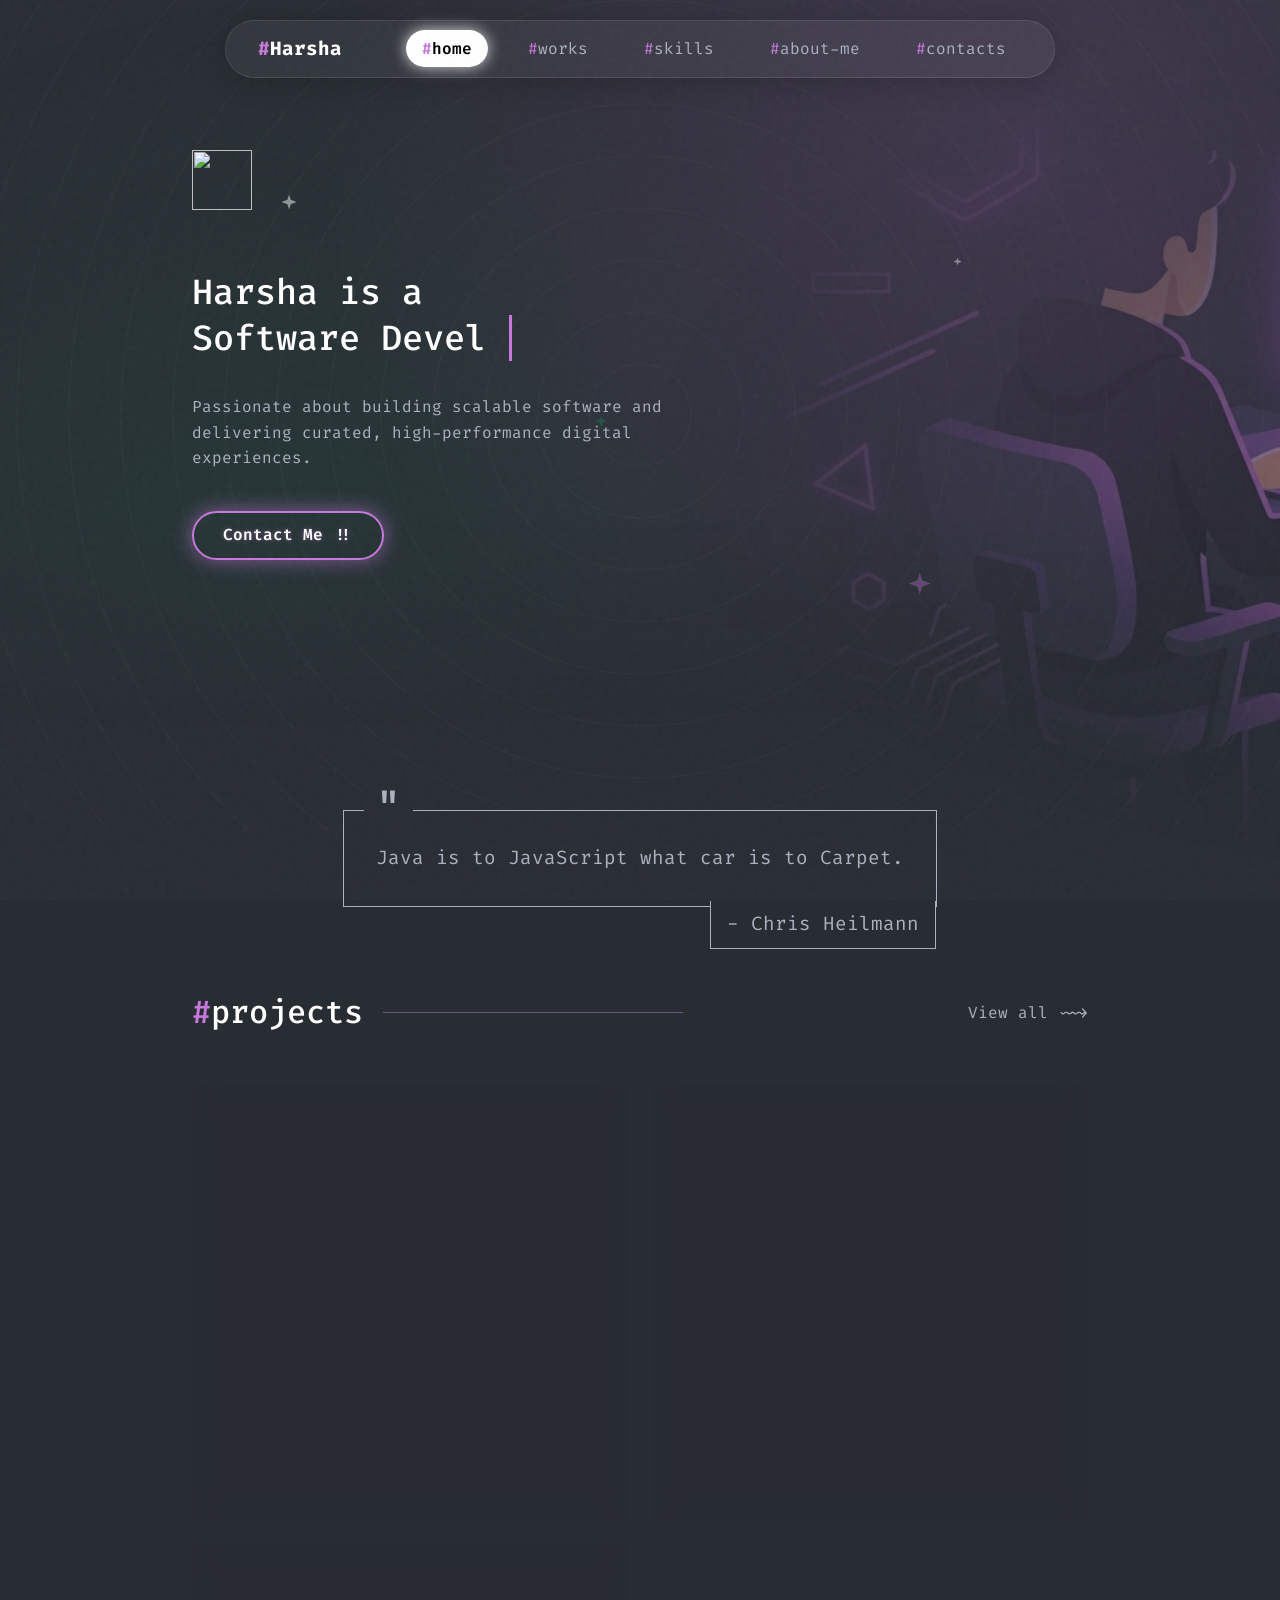
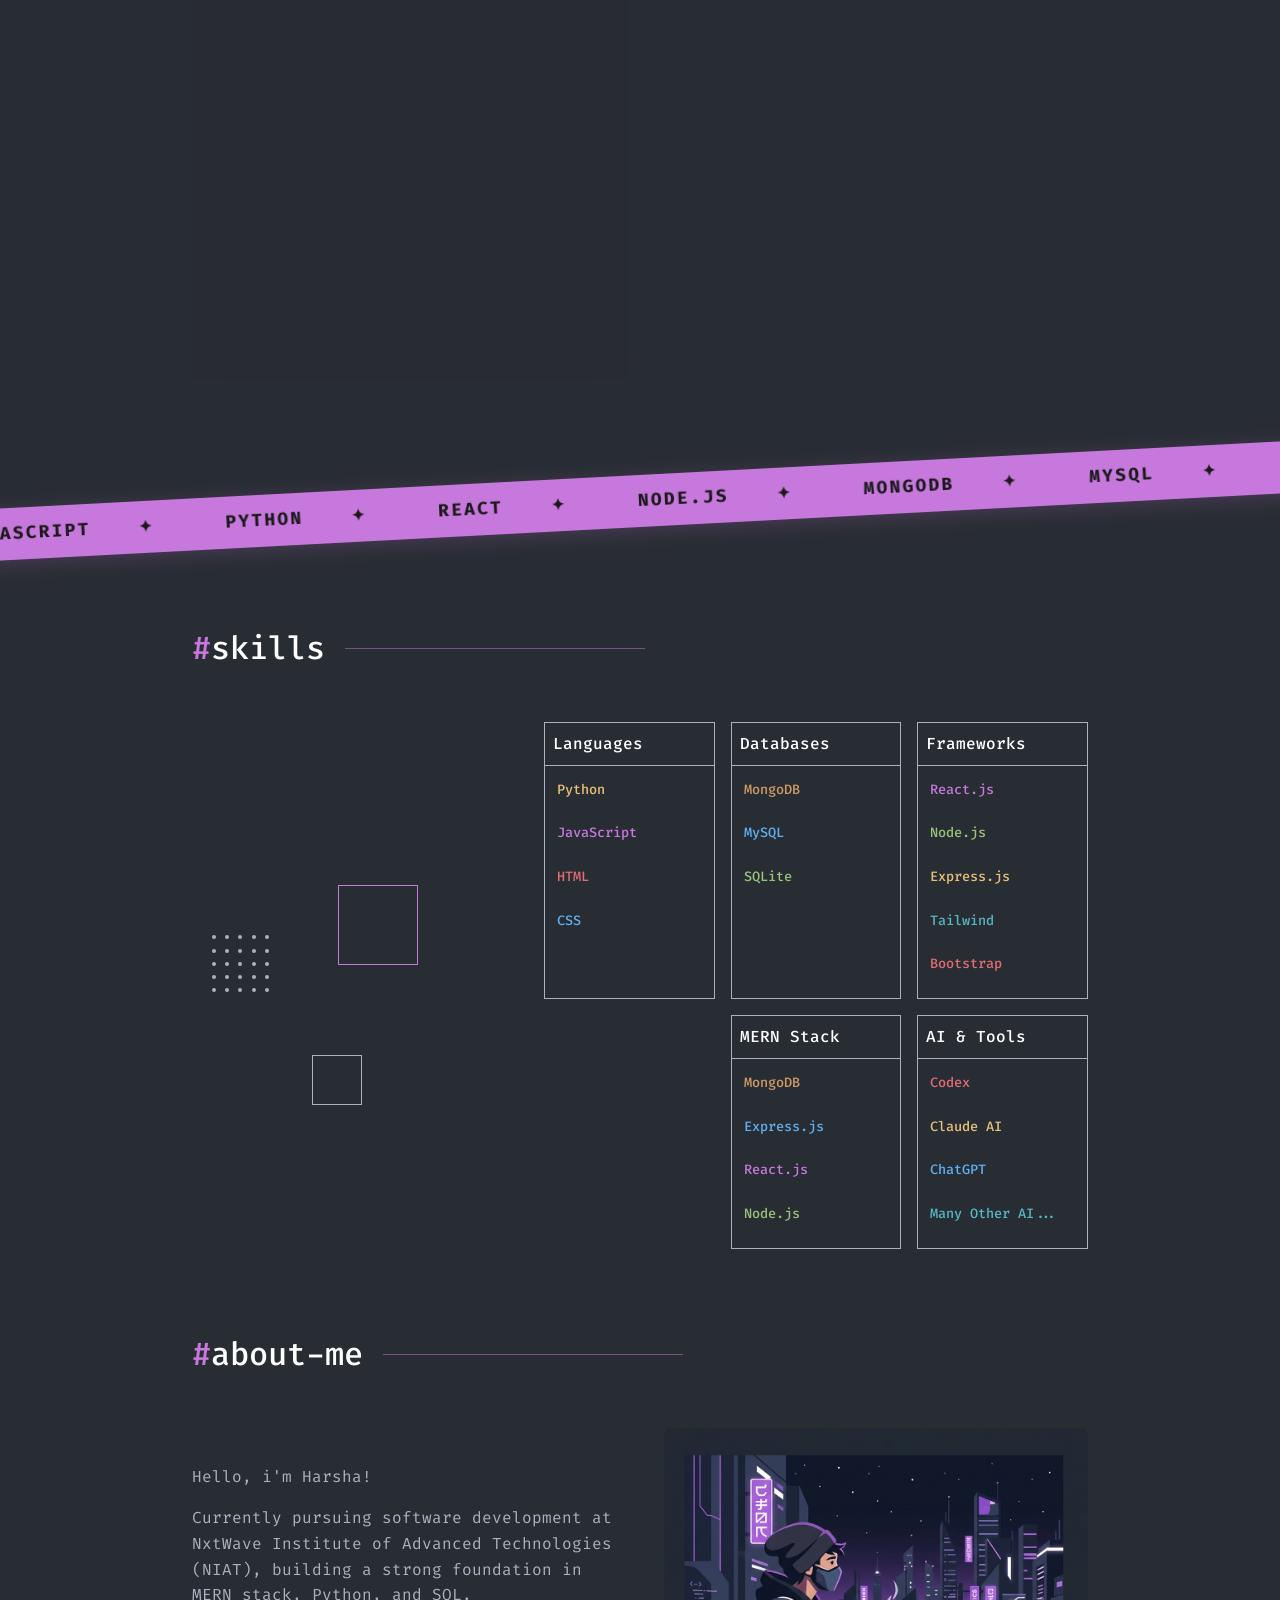
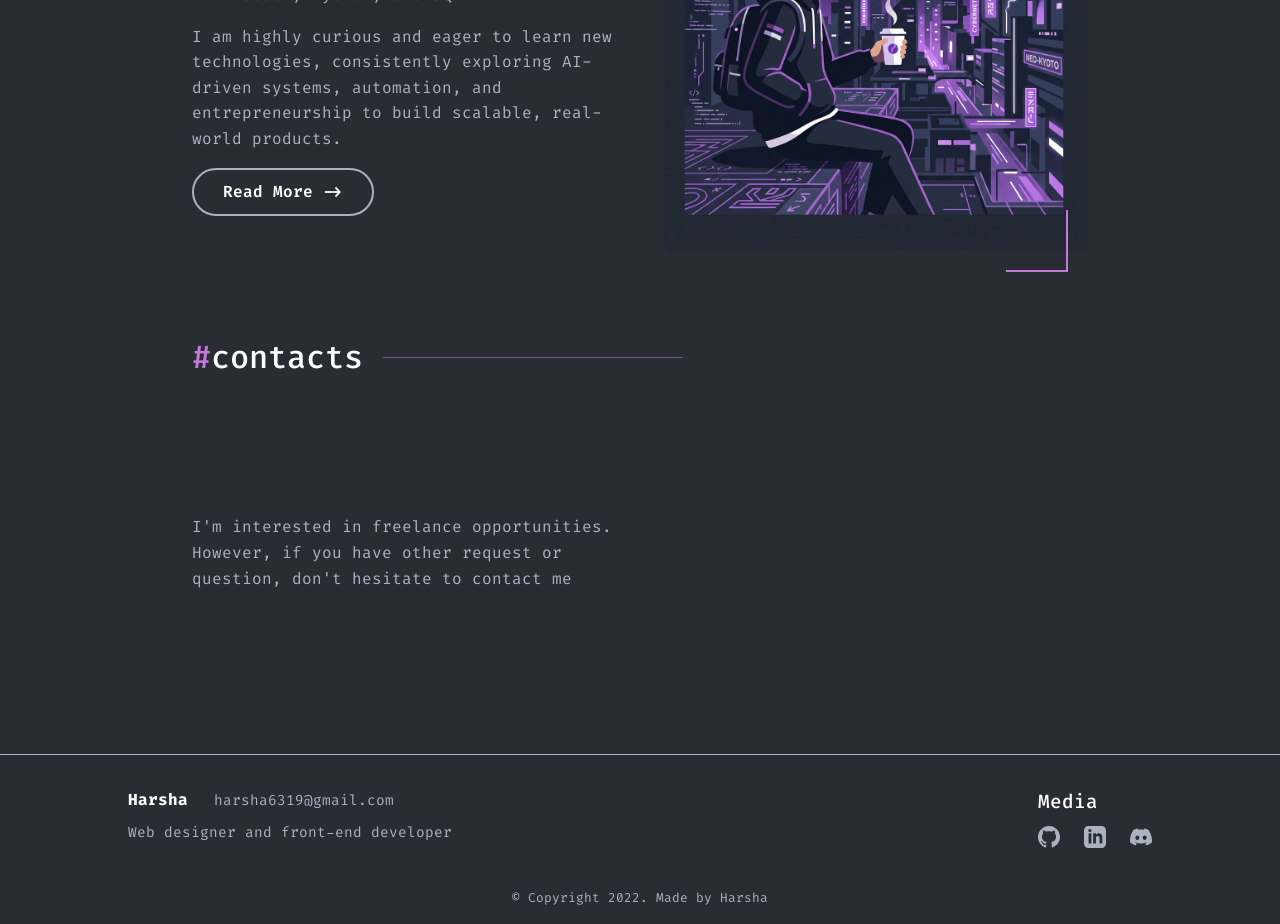
==== commit 8bd7240f: "updated code" ====
--- a/index.html
+++ b/index.html
@@ -46,7 +46,7 @@
             </div>
             <div class="hero-illustration stagger-4 text-reveal">
                 <div class="hero-img-placeholder">
-                    <img src="assets/hero_img.png" alt="Developer Illustration"
+                    <img src="/hero_img.png" alt="Developer Illustration"
                         style="max-width: 100%; border-radius: 8px;">
                 </div>
             </div>
@@ -218,7 +218,7 @@
                     <a href="about.html" class="btn btn-outline">Read more -></a>
                 </div>
                 <div class="about-illustration">
-                    <img src="assets/about_img.png" alt="Harsha Image Placeholder"
+                    <img src="/about_img.png" alt="Harsha Image Placeholder"
                         style="max-width: 100%; border-radius: 8px;">
                 </div>
             </div>
@@ -324,4 +324,4 @@
     <script src="script.js"></script>
 </body>
 
-</html>+</html>
--- a/style.css
+++ b/style.css
@@ -0,0 +1,1234 @@
+:root {
+    --bg-color: #282C33;
+    --primary-color: #C778DD;
+    --text-main: #FFFFFF;
+    --text-muted: #ABB2BF;
+    --border-color: #ABB2BF;
+    --btn-hover-scale: 1.05;
+}
+
+* {
+    margin: 0;
+    padding: 0;
+    box-sizing: border-box;
+    font-family: 'Fira Code', monospace;
+}
+
+.small_logo {
+    width: 60px;
+    height: 60px;
+    /* border-radius: 50%; */
+    object-fit: cover;
+    position: absolute;
+    top: 50px;
+}
+
+html {
+    scroll-behavior: smooth;
+}
+
+body {
+    background-color: var(--bg-color);
+    color: var(--text-muted);
+    line-height: 1.6;
+    overflow-x: hidden;
+}
+
+h1,
+h2,
+h3,
+h4,
+h5,
+h6 {
+    color: var(--text-main);
+    font-weight: 500;
+}
+
+a {
+    text-decoration: none;
+    color: inherit;
+    transition: color 0.3s ease;
+}
+
+.accent {
+    color: var(--primary-color);
+}
+
+.highlight {
+    color: var(--text-main);
+}
+
+/* Base Animations (like Framer template) */
+.hidden-on-load {
+    opacity: 0;
+    transform: translateY(-20px);
+    animation: fadeInDown 0.8s forwards ease-out;
+}
+
+.text-reveal {
+    opacity: 0;
+    transform: translateY(30px);
+    animation: fadeInUp 0.8s forwards cubic-bezier(0.175, 0.885, 0.32, 1.275);
+}
+
+.stagger-1 {
+    animation-delay: 0.1s;
+}
+
+.stagger-2 {
+    animation-delay: 0.3s;
+}
+
+.stagger-3 {
+    animation-delay: 0.5s;
+}
+
+.stagger-4 {
+    animation-delay: 0.7s;
+}
+
+@keyframes fadeInDown {
+    to {
+        opacity: 1;
+        transform: translateY(0);
+    }
+}
+
+@keyframes fadeInUp {
+    to {
+        opacity: 1;
+        transform: translateY(0);
+    }
+}
+
+/* Scroll Animations */
+.animate-on-scroll {
+    opacity: 0;
+    transform: translateY(40px);
+    transition: opacity 0.8s cubic-bezier(0.175, 0.885, 0.32, 1.275), transform 0.8s cubic-bezier(0.175, 0.885, 0.32, 1.275);
+}
+
+.animate-on-scroll.is-visible {
+    opacity: 1;
+    transform: translateY(0);
+}
+
+.animate-card {
+    opacity: 0;
+    transform: translateY(40px);
+    transition: all 0.6s cubic-bezier(0.175, 0.885, 0.32, 1.275);
+}
+
+.is-visible .animate-card {
+    opacity: 1;
+    transform: translateY(0);
+}
+
+.animate-scale {
+    opacity: 0;
+    transform: scale(0.9);
+    transition: all 0.6s cubic-bezier(0.175, 0.885, 0.32, 1.275);
+}
+
+.is-visible .animate-scale {
+    opacity: 1;
+    transform: scale(1);
+}
+
+/* Navbar */
+.navbar {
+    display: flex;
+    align-items: center;
+    justify-content: space-between;
+    padding: 0.8rem 2rem;
+    position: fixed;
+    top: 20px;
+    left: 50%;
+    transform: translateX(-50%);
+    background: rgba(255, 255, 255, 0.05);
+    backdrop-filter: blur(16px);
+    -webkit-backdrop-filter: blur(16px);
+    border: 1px solid rgba(255, 255, 255, 0.1);
+    border-radius: 50px;
+    box-shadow: 0 4px 30px rgba(0, 0, 0, 0.2);
+    z-index: 1000;
+    gap: 4rem;
+    transition: all 0.3s ease;
+    width: max-content;
+}
+
+.navbar.hidden-on-load {
+    opacity: 0;
+    transform: translate(-50%, -40px);
+    animation: fadeInPill 0.8s forwards ease-out 0.2s;
+}
+
+@keyframes fadeInPill {
+    to {
+        opacity: 1;
+        transform: translate(-50%, 0);
+    }
+}
+
+.logo {
+    font-size: 1.2rem;
+    font-weight: 700;
+    color: var(--text-main);
+}
+
+.nav-links {
+    list-style: none;
+    display: flex;
+    gap: 1.5rem;
+}
+
+.nav-links a {
+    color: var(--text-muted);
+    position: relative;
+    padding: 0.5rem 1rem;
+    border-radius: 50px;
+    transition: all 0.3s ease;
+}
+
+.nav-links a:hover {
+    color: var(--text-main);
+    background: rgba(255, 255, 255, 0.1);
+}
+
+.nav-links a.active {
+    color: #000000;
+    background: #FFFFFF;
+    box-shadow: 0 0 15px rgba(255, 255, 255, 0.8);
+    font-weight: 600;
+}
+
+/* Main Container */
+main {
+    max-width: 1024px;
+    margin: 0 auto;
+    padding: 100px 5% 0 5%;
+}
+
+.section {
+    margin-top: 5rem;
+    margin-bottom: 5rem;
+}
+
+.section-header {
+    display: flex;
+    justify-content: space-between;
+    align-items: center;
+    margin-bottom: 3rem;
+}
+
+.section-header h2 {
+    font-size: 2rem;
+    display: flex;
+    align-items: center;
+}
+
+.section-header h2::after {
+    content: '';
+    display: inline-block;
+    width: 300px;
+    height: 1px;
+    background: var(--primary-color);
+    margin-left: 20px;
+    opacity: 0.5;
+}
+
+/* Hero Section */
+.hero {
+    display: flex;
+    align-items: center;
+    justify-content: space-between;
+    min-height: 70vh;
+    gap: 4rem;
+    position: relative;
+    margin-top: 0;
+    /* Remove .section spacing so it hits the roof */
+}
+
+/* Base Grain Background Element Filter */
+body::after {
+    content: '';
+    position: fixed;
+    top: 0;
+    left: 0;
+    right: 0;
+    bottom: 0;
+    z-index: 99999;
+    pointer-events: none;
+    background-image: url('data:image/svg+xml;utf8,%3Csvg viewBox="0 0 200 200" xmlns="http://www.w3.org/2000/svg"%3E%3Cfilter id="noiseFilter"%3E%3CfeTurbulence type="fractalNoise" baseFrequency="0.75" numOctaves="3" stitchTiles="stitch"/%3E%3C/filter%3E%3Crect width="100%25" height="100%25" filter="url(%23noiseFilter)" opacity="0.04"/%3E%3C/svg%3E');
+}
+
+/* Framer-Style Concentric Rings Parallax Tracking */
+.hero::before {
+    content: '';
+    position: absolute;
+    top: -100px;
+    bottom: -100px;
+    /* Shift up precisely to the top monitor edge */
+    left: 50%;
+    transform: translateX(-50%);
+    width: 100vw;
+    /* Massive edge-to-edge coverage */
+    z-index: -2;
+    background-image:
+        repeating-radial-gradient(circle at center, transparent 0, transparent 50px, rgba(255, 255, 255, 0.03) 51px, transparent 52px);
+    background-attachment: fixed;
+    pointer-events: none;
+}
+
+/* Large Soft Glowing Ambient Spots */
+.hero::after {
+    content: '';
+    position: absolute;
+    top: -100px;
+    bottom: 0;
+    /* Shift up precisely to the top monitor edge */
+    left: 50%;
+    transform: translateX(-50%);
+    width: 100vw;
+    /* Massive edge-to-edge coverage */
+    z-index: -1;
+    background-image:
+        radial-gradient(circle at 80% 20%, rgba(199, 120, 221, 0.15) 0%, transparent 60%),
+        radial-gradient(circle at 20% 80%, rgba(0, 166, 81, 0.08) 0%, transparent 50%);
+    pointer-events: none;
+    -webkit-mask-image: linear-gradient(to bottom, black 70%, transparent 100%);
+    mask-image: linear-gradient(to bottom, black 70%, transparent 100%);
+}
+
+/* 4-Pointed Particles Pulse Engine */
+.framer-sparkle {
+    position: absolute;
+    width: 15px;
+    height: 15px;
+    background: var(--text-main);
+    clip-path: polygon(50% 0%, 61% 35%, 100% 50%, 61% 65%, 50% 100%, 39% 65%, 0% 50%, 39% 35%);
+    animation: pulseSparkle 4s infinite cubic-bezier(0.4, 0, 0.2, 1);
+    opacity: 0.5;
+    z-index: -1;
+}
+
+@keyframes pulseSparkle {
+
+    0%,
+    100% {
+        transform: scale(0.6) rotate(0deg);
+        opacity: 0.1;
+    }
+
+    50% {
+        transform: scale(1.1) rotate(90deg);
+        opacity: 0.8;
+    }
+}
+
+/* Local particle positioning seeds */
+.s1 {
+    top: 15%;
+    left: 10%;
+    animation-delay: 0s;
+}
+
+.s2 {
+    top: 75%;
+    left: 80%;
+    width: 22px;
+    height: 22px;
+    animation-delay: 1.2s;
+    background: rgba(199, 120, 221, 0.8);
+}
+
+.s3 {
+    top: 50%;
+    left: 45%;
+    width: 12px;
+    height: 12px;
+    animation-delay: 2.5s;
+    background: rgba(0, 166, 81, 0.6);
+}
+
+.s4 {
+    top: 25%;
+    left: 85%;
+    width: 8px;
+    height: 8px;
+    animation-delay: 0.7s;
+}
+
+.hero-content {
+    flex: 1 1 50%;
+    max-width: 550px;
+}
+
+.hero-content h1 {
+    font-size: 2.2rem;
+    margin-bottom: 2rem;
+    line-height: 1.3;
+}
+
+.hero-content p {
+    font-size: 1rem;
+    margin-bottom: 2.5rem;
+}
+
+.hero-illustration {
+    position: absolute;
+    top: -100px;
+    left: 50%;
+    transform: translateX(-50%);
+    /* Shifts the image up past the navbar to absolute 0px */
+    width: 100vw;
+    height: 100vh;
+    z-index: -1;
+    pointer-events: none;
+    overflow: hidden;
+    display: flex;
+    align-items: center;
+    justify-content: center;
+}
+
+.hero-img-placeholder {
+    width: 100%;
+    height: 100%;
+}
+
+.hero-img-placeholder img {
+    width: 100% !important;
+    max-width: none !important;
+    height: 100% !important;
+    object-fit: cover !important;
+    border-radius: 0 !important;
+    opacity: 0.6;
+    -webkit-mask-image: radial-gradient(ellipse at 80% 50%, black 0%, transparent 70%);
+    mask-image: radial-gradient(ellipse at 80% 50%, black 0%, transparent 70%);
+}
+
+/* Buttons */
+.btn {
+    display: inline-block;
+    padding: 0.6rem 1.8rem;
+    border: 2px solid var(--primary-color);
+    border-radius: 50px;
+    background: transparent;
+    color: var(--text-main);
+    cursor: pointer;
+    transition: all 0.3s cubic-bezier(0.175, 0.885, 0.32, 1.275);
+    text-transform: capitalize;
+    font-weight: 600;
+}
+
+.btn-primary {
+    border-color: var(--primary-color);
+    box-shadow: 0 0 20px rgba(199, 120, 221, 0.6);
+    text-shadow: 0 0 5px rgba(199, 120, 221, 0.5);
+}
+
+.pulse-anim {
+    animation: pulseAttention 2s infinite cubic-bezier(0.66, 0, 0, 1);
+}
+
+.pulse-anim:hover {
+    animation: none;
+    box-shadow: 0 0 30px rgba(199, 120, 221, 0.9);
+}
+
+@keyframes pulseAttention {
+    0% {
+        transform: scale(1);
+        box-shadow: 0 0 20px rgba(199, 120, 221, 0.6), 0 0 0 0 rgba(199, 120, 221, 0.8);
+    }
+
+    70% {
+        transform: scale(1.05);
+        box-shadow: 0 0 20px rgba(199, 120, 221, 0.6), 0 0 0 15px rgba(199, 120, 221, 0);
+    }
+
+    100% {
+        transform: scale(1);
+        box-shadow: 0 0 20px rgba(199, 120, 221, 0.6), 0 0 0 0 rgba(199, 120, 221, 0);
+    }
+}
+
+.btn-primary:hover {
+    background: var(--primary-color);
+    color: #000;
+    transform: scale(var(--btn-hover-scale));
+}
+
+.btn-outline {
+    border-color: var(--border-color);
+    color: var(--text-main);
+}
+
+.btn-outline:hover {
+    border-color: var(--primary-color);
+    background: rgba(199, 120, 221, 0.1);
+    transform: scale(var(--btn-hover-scale));
+}
+
+/* Quote */
+.quote-section {
+    display: flex;
+    justify-content: center;
+}
+
+.quote-box {
+    border: 1px solid var(--border-color);
+    padding: 2rem;
+    position: relative;
+    max-width: 600px;
+    background: var(--bg-color);
+    font-size: 1.2rem;
+}
+
+.quote-box::after {
+    content: '"';
+    position: absolute;
+    top: -25px;
+    left: 20px;
+    background: var(--bg-color);
+    padding: 0 10px;
+    font-size: 3rem;
+    color: var(--border-color);
+    line-height: 1;
+}
+
+.quote-author {
+    border: 1px solid var(--border-color);
+    border-top: none;
+    padding: 0.5rem 1rem;
+    position: absolute;
+    right: 0;
+    bottom: -43px;
+    background: var(--bg-color);
+}
+
+/* Projects */
+.projects-grid {
+    display: grid;
+    grid-template-columns: repeat(auto-fill, minmax(300px, 1fr));
+    gap: 1.5rem;
+}
+
+.project-card {
+    border: 1px solid rgba(255, 255, 255, 0.05);
+    /* very soft border */
+    border-radius: 16px;
+    /* modern curving */
+    display: flex;
+    flex-direction: column;
+    background: rgba(40, 44, 51, 0.4);
+    backdrop-filter: blur(12px);
+    -webkit-backdrop-filter: blur(12px);
+    overflow: hidden;
+    /* masks the image nicely */
+    transition: all 0.4s cubic-bezier(0.175, 0.885, 0.32, 1.275);
+}
+
+.project-card:hover {
+    border-color: var(--primary-color);
+    box-shadow: 0 15px 35px rgba(199, 120, 221, 0.15);
+    transform: translateY(-10px);
+}
+
+.project-img {
+    height: 180px;
+    border-bottom: 1px solid rgba(255, 255, 255, 0.05);
+    background-size: cover;
+    background-position: center;
+    position: relative;
+    overflow: hidden;
+}
+
+.project-img::before {
+    content: '';
+    position: absolute;
+    top: 0;
+    left: 0;
+    right: 0;
+    bottom: 0;
+    background: rgba(40, 44, 51, 0.3);
+    transition: background 0.3s;
+}
+
+.project-card:hover .project-img::before {
+    background: rgba(40, 44, 51, 0);
+}
+
+/* Project Screenshots */
+.project-img.rps-bg {
+    background-image: url('assets/proj_rps.png');
+}
+
+.project-img.ttt-bg {
+    background-image: url('assets/proj_ttt.png');
+}
+
+.project-img.curr-bg {
+    background-image: url('assets/proj_curr.png');
+}
+
+.project-tech {
+    padding: 1rem;
+    border-bottom: 1px solid rgba(255, 255, 255, 0.05);
+    display: flex;
+    flex-wrap: wrap;
+    gap: 0.5rem;
+}
+
+.project-tech span {
+    font-size: 0.75rem;
+    color: var(--text-main);
+    background: rgba(199, 120, 221, 0.1);
+    border: 1px solid rgba(199, 120, 221, 0.2);
+    padding: 0.2rem 0.6rem;
+    border-radius: 50px;
+    font-weight: 500;
+}
+
+.project-info {
+    padding: 1rem;
+    flex-grow: 1;
+    display: flex;
+    flex-direction: column;
+}
+
+.project-info h3 {
+    margin-bottom: 0.5rem;
+    font-size: 1.4rem;
+}
+
+.project-info p {
+    margin-bottom: 1rem;
+    flex-grow: 1;
+    color: var(--text-muted);
+}
+
+/* Infinite Marquee */
+.marquee-section {
+    width: 110vw;
+    position: relative;
+    left: 50%;
+    transform: translateX(-50%) rotate(-3deg);
+    margin-top: 6rem;
+    margin-bottom: 6rem;
+    overflow: hidden;
+    background: var(--primary-color);
+    padding: 0.75rem 0;
+    display: flex;
+    box-shadow: 0 4px 20px rgba(199, 120, 221, 0.2);
+    z-index: 10;
+}
+
+.marquee-container {
+    display: flex;
+    white-space: nowrap;
+    overflow: hidden;
+    width: 100%;
+}
+
+.marquee-content {
+    display: flex;
+    white-space: nowrap;
+    animation: scrollMarquee 25s linear infinite;
+    width: max-content;
+}
+
+.marquee-content span {
+    font-size: 1.1rem;
+    font-weight: 700;
+    color: #1a1a1a;
+    padding: 0 1.5rem;
+    display: inline-flex;
+    align-items: center;
+    text-transform: uppercase;
+    letter-spacing: 2px;
+}
+
+.marquee-content span .accent {
+    font-size: 1rem;
+    margin-left: 1.5rem;
+    color: #1a1a1a;
+}
+
+@keyframes scrollMarquee {
+    0% {
+        transform: translateX(0);
+    }
+
+    100% {
+        transform: translateX(-50%);
+    }
+}
+
+.marquee-section:hover .marquee-content {
+    animation-play-state: paused;
+}
+
+/* Skills */
+.skills-content {
+    display: flex;
+    gap: 3rem;
+    align-items: center;
+}
+
+.skills-illustration {
+    flex: 1;
+    position: relative;
+    min-height: 200px;
+}
+
+.shapes-container {
+    display: flex;
+    position: relative;
+}
+
+/* CSS Decorative Shapes for Skills section */
+.square-grid {
+    display: grid;
+    grid-template-columns: repeat(5, 1fr);
+    gap: 6px;
+    width: 60px;
+    height: 60px;
+    margin-top: 50px;
+    margin-left: 20px;
+}
+
+.dot {
+    width: 4px;
+    height: 4px;
+    background-color: var(--border-color);
+    border-radius: 50%;
+}
+
+.outline-box {
+    border: 1px solid var(--primary-color);
+    width: 80px;
+    height: 80px;
+    position: absolute;
+    top: 0;
+    right: 20%;
+}
+
+.outline-box.small {
+    width: 50px;
+    height: 50px;
+    border-color: var(--border-color);
+    top: auto;
+    bottom: -20px;
+    right: 40%;
+}
+
+.skills-grid {
+    flex: 2;
+    display: flex;
+    flex-wrap: wrap;
+    align-content: flex-start;
+    gap: 1rem;
+    justify-content: flex-end;
+}
+
+.skill-box {
+    border: 1px solid var(--border-color);
+    width: calc(33% - 1rem);
+    min-width: 130px;
+    background-color: var(--bg-color);
+}
+
+.skill-box:hover {
+    border-color: var(--text-main);
+    box-shadow: 0 4px 15px rgba(255, 255, 255, 0.05);
+}
+
+.skill-title {
+    padding: 0.5rem;
+    border-bottom: 1px solid var(--border-color);
+    font-weight: 500;
+    color: var(--text-main);
+}
+
+.skill-items {
+    padding: 0.75rem;
+    font-size: 0.85rem;
+    line-height: 1.8;
+    color: var(--text-muted);
+    display: flex;
+    flex-direction: column;
+    gap: 0.6rem;
+}
+
+.skill-items span {
+    font-family: inherit;
+    font-weight: 500;
+}
+
+/* Syntax Highlighting Colors */
+.syn-func {
+    color: #61AFEF;
+}
+
+/* Blue (Functions) */
+.syn-string {
+    color: #98C379;
+}
+
+/* Green (Strings) */
+.syn-tag {
+    color: #E5C07B;
+}
+
+/* Yellow (Tags/Classes) */
+.syn-var {
+    color: #E06C75;
+}
+
+/* Red (Variables) */
+.syn-keyword {
+    color: #C678DD;
+}
+
+/* Purple (Keywords) */
+.syn-punct {
+    color: #56B6C2;
+}
+
+/* Cyan (Punctuation) */
+.syn-num {
+    color: #D19A66;
+}
+
+/* Orange (Numbers/Booleans) */
+
+/* About Me */
+.about-content {
+    display: flex;
+    gap: 3rem;
+    align-items: center;
+}
+
+.about-text {
+    flex: 1;
+}
+
+.about-text p {
+    margin-bottom: 1rem;
+}
+
+.about-illustration {
+    flex: 1;
+    display: flex;
+    justify-content: flex-end;
+    position: relative;
+}
+
+.about-illustration::after {
+    content: '';
+    position: absolute;
+    bottom: -20px;
+    right: 20px;
+    width: 60px;
+    height: 60px;
+    border-bottom: 2px solid var(--primary-color);
+    border-right: 2px solid var(--primary-color);
+}
+
+/* Contacts */
+.contacts-wrapper {
+    display: flex;
+    justify-content: space-between;
+    gap: 2rem;
+    align-items: center;
+}
+
+.contacts-text {
+    flex: 1;
+}
+
+.contacts-box {
+    border: 1px solid var(--border-color);
+    padding: 1rem;
+    display: flex;
+    flex-direction: column;
+    gap: 0.75rem;
+    background-color: var(--bg-color);
+}
+
+.contacts-box:hover {
+    border-color: var(--primary-color);
+}
+
+.contacts-box h3 {
+    margin-bottom: 0.25rem;
+    font-size: 1rem;
+}
+
+.contacts-box a {
+    color: var(--text-muted);
+}
+
+.contacts-box a:hover {
+    color: var(--text-main);
+}
+
+/* Footer */
+footer {
+    border-top: 1px solid var(--border-color);
+    padding: 2rem 5% 1rem 5%;
+    margin-top: 3rem;
+}
+
+.footer-content {
+    display: flex;
+    justify-content: space-between;
+    max-width: 1024px;
+    margin: 0 auto 2rem auto;
+}
+
+.footer-brand .logo {
+    font-size: 1rem;
+}
+
+.footer-brand .logo span {
+    color: var(--text-muted);
+    font-weight: 400;
+    margin-left: 1rem;
+    font-size: 0.9rem;
+}
+
+.footer-brand p {
+    margin-top: 0.5rem;
+    font-size: 0.9rem;
+}
+
+.footer-socials h3 {
+    margin-bottom: 0.5rem;
+    font-size: 1.2rem;
+}
+
+.social-icons {
+    display: flex;
+    gap: 1.5rem;
+}
+
+.social-icons a {
+    color: var(--text-muted);
+    transition: color 0.3s ease, transform 0.3s ease;
+    display: inline-block;
+}
+
+.social-icons a:hover {
+    color: var(--primary-color);
+    transform: translateY(-3px) scale(1.1);
+}
+
+/* Glassmorphism Social Contact Cards */
+.contacts-links-grid {
+    flex: 1;
+    display: grid;
+    grid-template-columns: repeat(auto-fit, minmax(200px, 1fr));
+    gap: 1.5rem;
+    width: 100%;
+}
+
+.social-card {
+    display: flex;
+    align-items: center;
+    gap: 1rem;
+    padding: 1.2rem;
+    background: rgba(40, 44, 51, 0.6);
+    border: 1px solid rgba(255, 255, 255, 0.05);
+    border-radius: 12px;
+    -webkit-backdrop-filter: blur(12px);
+    backdrop-filter: blur(12px);
+    text-decoration: none;
+    color: var(--text-main);
+    transition: all 0.3s cubic-bezier(0.175, 0.885, 0.32, 1.275);
+}
+
+.social-card:hover {
+    transform: translateY(-5px);
+    background: rgba(199, 120, 221, 0.05);
+    border-color: var(--primary-color);
+    box-shadow: 0 5px 15px rgba(0, 0, 0, 0.3), inset 0 0 20px rgba(199, 120, 221, 0.1);
+}
+
+.social-icon {
+    display: flex;
+    justify-content: center;
+    align-items: center;
+    width: 45px;
+    height: 45px;
+    background: rgba(199, 120, 221, 0.1);
+    border-radius: 10px;
+    color: var(--primary-color);
+    font-size: 1.2rem;
+    transition: all 0.3s;
+}
+
+.social-card:hover .social-icon {
+    background: var(--primary-color);
+    color: var(--bg-color);
+    transform: scale(1.1) rotate(5deg);
+}
+
+.social-info {
+    display: flex;
+    flex-direction: column;
+}
+
+.social-info h4 {
+    margin: 0;
+    font-size: 1rem;
+    font-weight: 500;
+}
+
+.social-info span {
+    font-size: 0.85rem;
+    color: var(--text-muted);
+}
+
+.footer-bottom {
+    text-align: center;
+    color: var(--text-muted);
+    font-size: 0.8rem;
+}
+
+/* Responsive Media Queries */
+@media (max-width: 768px) {
+    .section-header h2::after {
+        width: 100px;
+    }
+
+    .hero,
+    .about-content,
+    .contacts-wrapper,
+    .skills-content,
+    .footer-content {
+        flex-direction: column;
+        align-items: flex-start;
+    }
+
+    .hero-content {
+        margin-bottom: 2rem;
+    }
+
+    .skills-grid {
+        justify-content: flex-start;
+    }
+
+    .nav-links {
+        display: none;
+    }
+}
+
+/* Top Page Loading Bar for Project Links */
+#page-loader {
+    position: fixed;
+    top: 0;
+    left: 0;
+    height: 4px;
+    width: 0%;
+    z-index: 999999;
+    background-color: var(--primary-color);
+    box-shadow: 0 0 10px currentColor, 0 0 20px currentColor;
+    transition: width 0.4s cubic-bezier(0.1, 0, 0.2, 1), opacity 0.3s ease-out;
+    pointer-events: none;
+    opacity: 0;
+    border-radius: 0 4px 4px 0;
+}
+
+/* About Page Full Screen Layout */
+.about-full-page {
+    display: flex;
+    align-items: center;
+    justify-content: space-between;
+    min-height: 80vh;
+    gap: 3rem;
+}
+
+.about-story {
+    flex: 1;
+    max-width: 650px;
+}
+
+/* Vibrant Readable Text */
+.gradient-text {
+    font-size: clamp(2.5rem, 5vw, 4rem);
+    font-weight: 800;
+    line-height: 1.1;
+    margin-bottom: 1.5rem;
+    background: linear-gradient(135deg, #C778DD 0%, #00A651 80%, #E5C07B 100%);
+    -webkit-background-clip: text;
+    background-clip: text;
+    -webkit-text-fill-color: transparent;
+    text-shadow: 0 10px 30px rgba(199, 120, 221, 0.2);
+}
+
+.about-story h3 {
+    font-size: 1.3rem;
+    color: var(--text-main);
+    margin-bottom: 2.5rem;
+    font-weight: 500;
+}
+
+.story-paragraphs p {
+    font-size: 1.1rem;
+    line-height: 1.9;
+    color: var(--text-muted);
+    margin-bottom: 1.5rem;
+}
+
+.highlight-green {
+    color: #00A651;
+    font-weight: 600;
+    background: rgba(0, 166, 81, 0.1);
+    padding: 0 6px;
+    border-radius: 4px;
+}
+
+/* 3D Animated Photo Collage Grid */
+.collage-grid {
+    flex: 1;
+    position: relative;
+    height: 550px;
+    width: 100%;
+    max-width: 600px;
+    perspective: 1500px;
+    /* Essential for 3D translation */
+    margin-left: 2rem;
+}
+
+/* Hover-sensitive floating images */
+.collage-item {
+    position: absolute;
+    border-radius: 16px;
+    overflow: hidden;
+    box-shadow: 0 25px 50px -12px rgba(0, 0, 0, 0.8), inset 0 0 0 1px rgba(255, 255, 255, 0.05);
+    transition: all 0.6s cubic-bezier(0.25, 1, 0.5, 1);
+    background: var(--bg-color);
+}
+
+.collage-item img {
+    width: 100%;
+    height: 100%;
+    object-fit: cover;
+    filter: brightness(0.7) grayscale(0.2);
+    transition: all 0.6s ease;
+}
+
+.collage-item:hover {
+    transform: scale(1.08) translateZ(60px) !important;
+    z-index: 20;
+    box-shadow: 0 40px 80px -15px rgba(0, 0, 0, 1), inset 0 0 0 2px var(--primary-color);
+}
+
+.collage-item:hover img {
+    filter: brightness(1.2) grayscale(0);
+}
+
+/* Math properties for scatter placement */
+.img-1 {
+    width: 320px;
+    height: 420px;
+    top: 5%;
+    right: 40%;
+    transform: rotate(-6deg) translateZ(10px);
+    z-index: 3;
+}
+
+.img-2 {
+    width: 350px;
+    height: 260px;
+    bottom: 0%;
+    right: 0%;
+    transform: rotate(4deg) translateZ(20px);
+    z-index: 2;
+}
+
+.box-glow {
+    width: 200px;
+    height: 200px;
+    top: -10%;
+    right: -5%;
+    transform: rotate(12deg) translateZ(0px);
+    z-index: 1;
+    background: rgba(40, 44, 51, 0.7);
+    backdrop-filter: blur(15px);
+    border: 1px solid rgba(229, 192, 123, 0.3);
+}
+
+.glass-orb {
+    width: 100%;
+    height: 100%;
+    display: flex;
+    align-items: center;
+    justify-content: center;
+    color: #E5C07B;
+    padding: 1rem;
+    font-size: 0.9rem;
+    border-radius: inherit;
+    background: radial-gradient(circle at center, rgba(229, 192, 123, 0.1) 0%, transparent 70%);
+}
+
+@media (max-width: 1024px) {
+    .about-full-page {
+        flex-direction: column;
+        text-align: left;
+        margin-bottom: 10rem;
+    }
+
+    .about-story {
+        max-width: 100%;
+    }
+
+    .collage-grid {
+        margin-top: 60px;
+        margin-left: 0;
+        perspective: 1000px;
+        height: 400px;
+        transform: scale(0.9);
+    }
+}
+
+/* Code Snippet Text Highlights for Bios */
+.code-hl {
+    background: rgba(30, 34, 39, 0.8);
+    border: 1px solid rgba(255, 255, 255, 0.08);
+    padding: 0.15rem 0.5rem;
+    border-radius: 6px;
+    font-family: 'Fira Code', monospace;
+    font-size: 0.9em;
+    display: inline-block;
+    box-shadow: inset 0 0 10px rgba(0, 0, 0, 0.5);
+    margin: 0 0.2rem;
+}
+
+.code-hl.hl-blue {
+    color: #61AFEF;
+}
+
+.code-hl.hl-yellow {
+    color: #E5C07B;
+}
+
+.code-hl.hl-green {
+    color: #00A651;
+}
+
+.code-hl.hl-orange {
+    color: #D19A66;
+}
+
+.code-hl.hl-purple {
+    color: #C778DD;
+}
+
+/* Force skills onto individual lines */
+.skill-items span {
+    display: block;
+    margin-bottom: 0.6rem;
+}
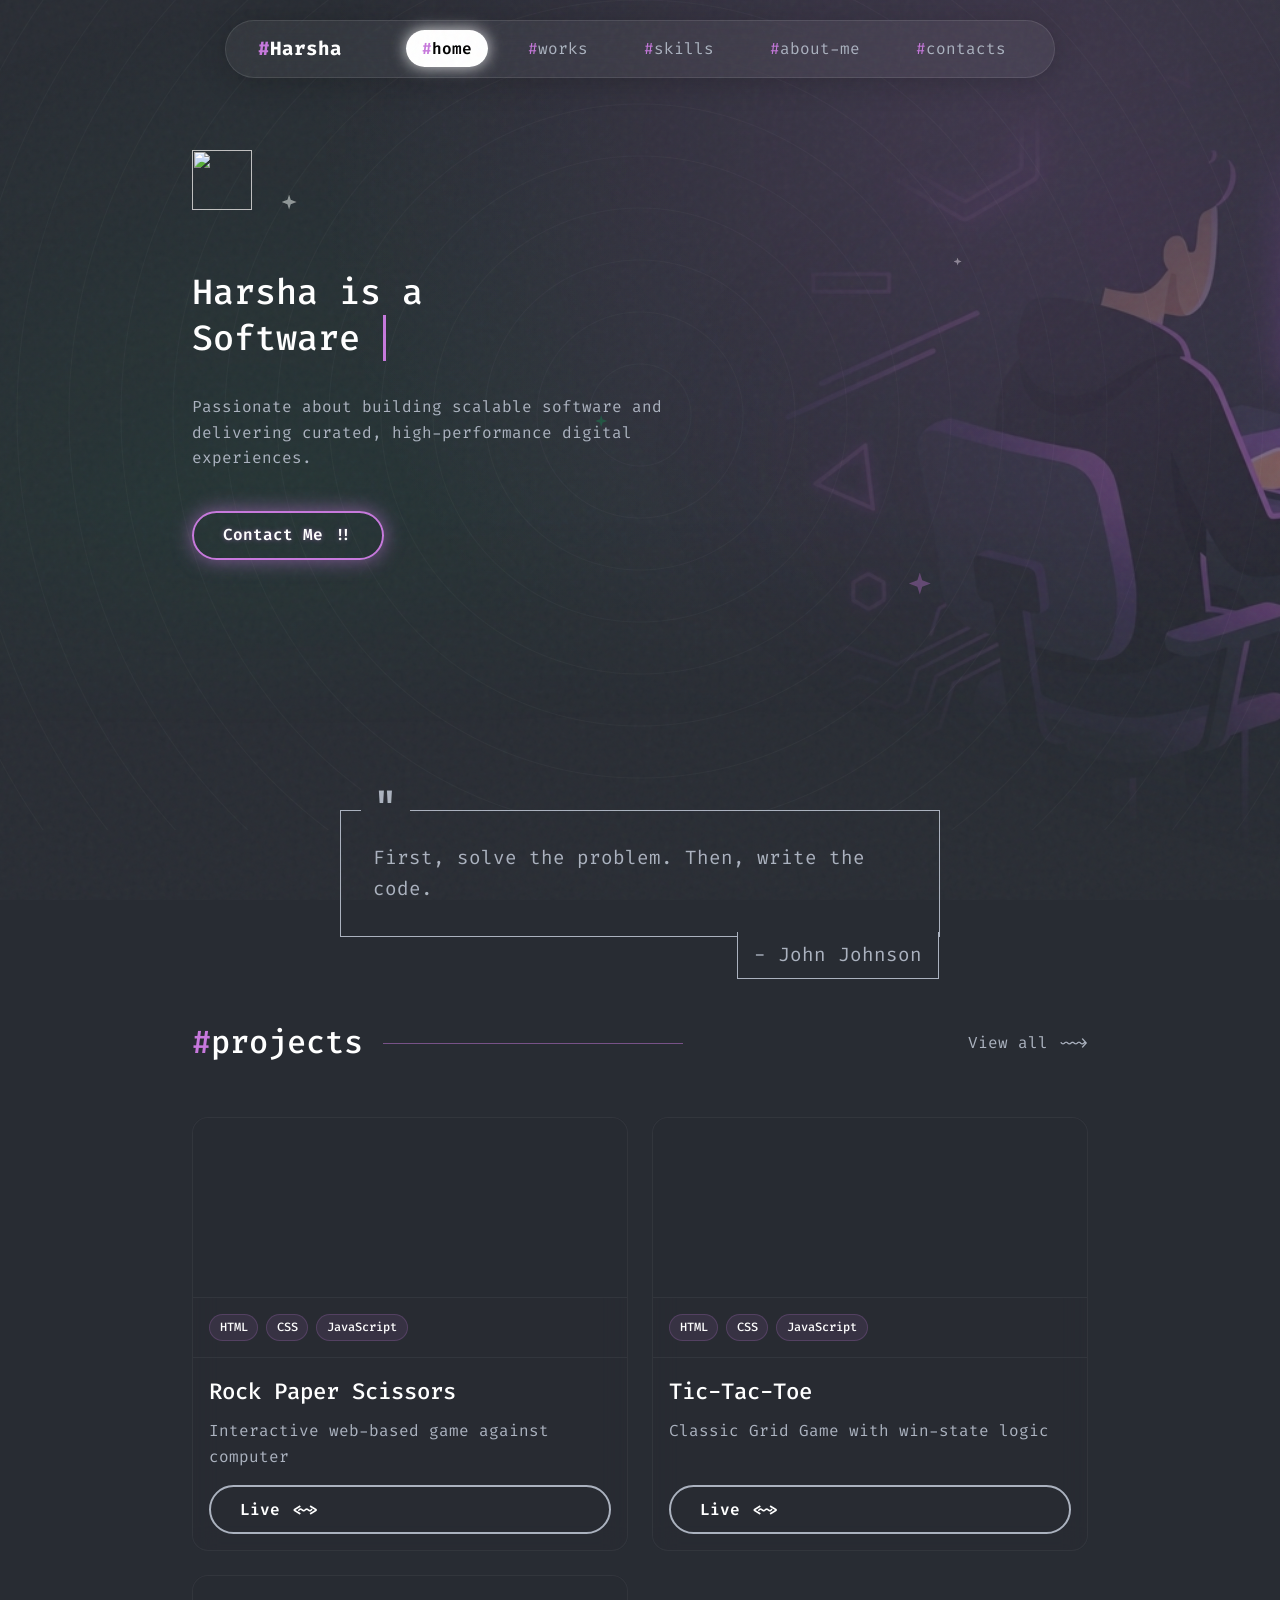
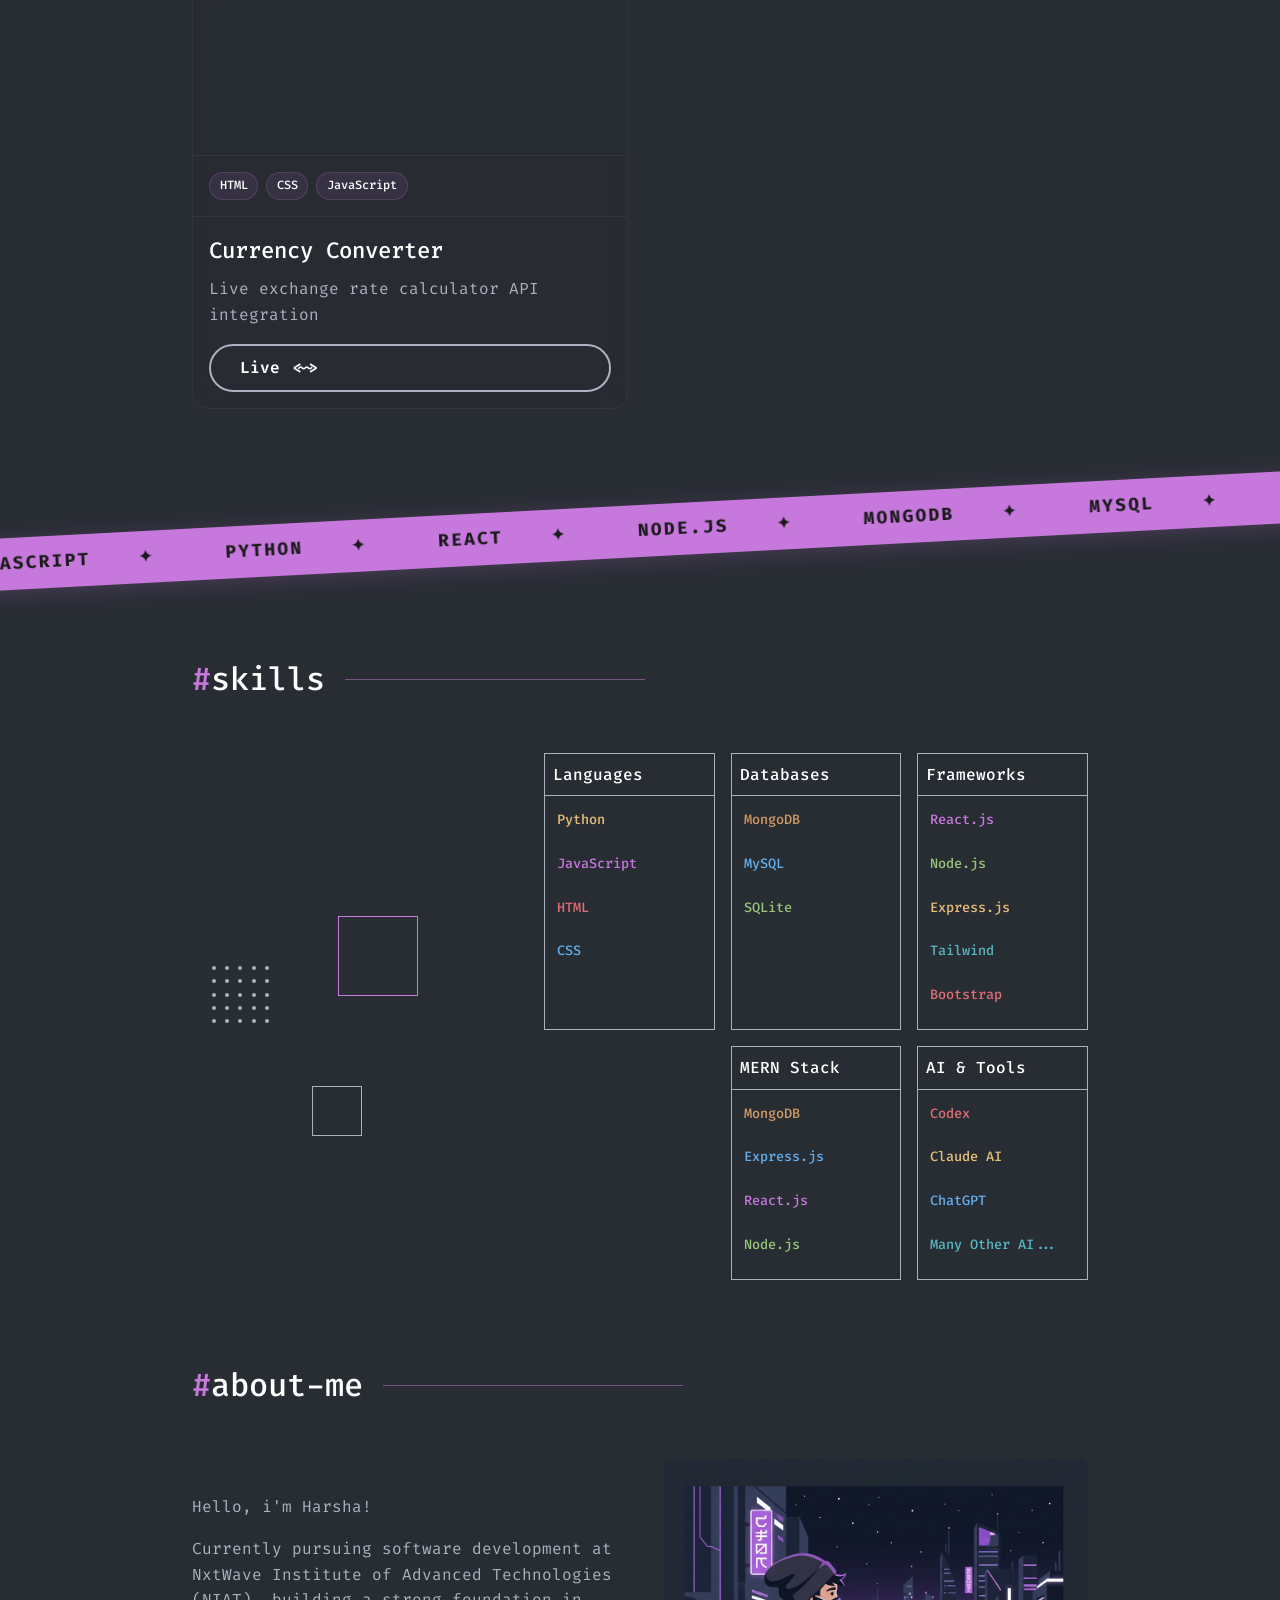
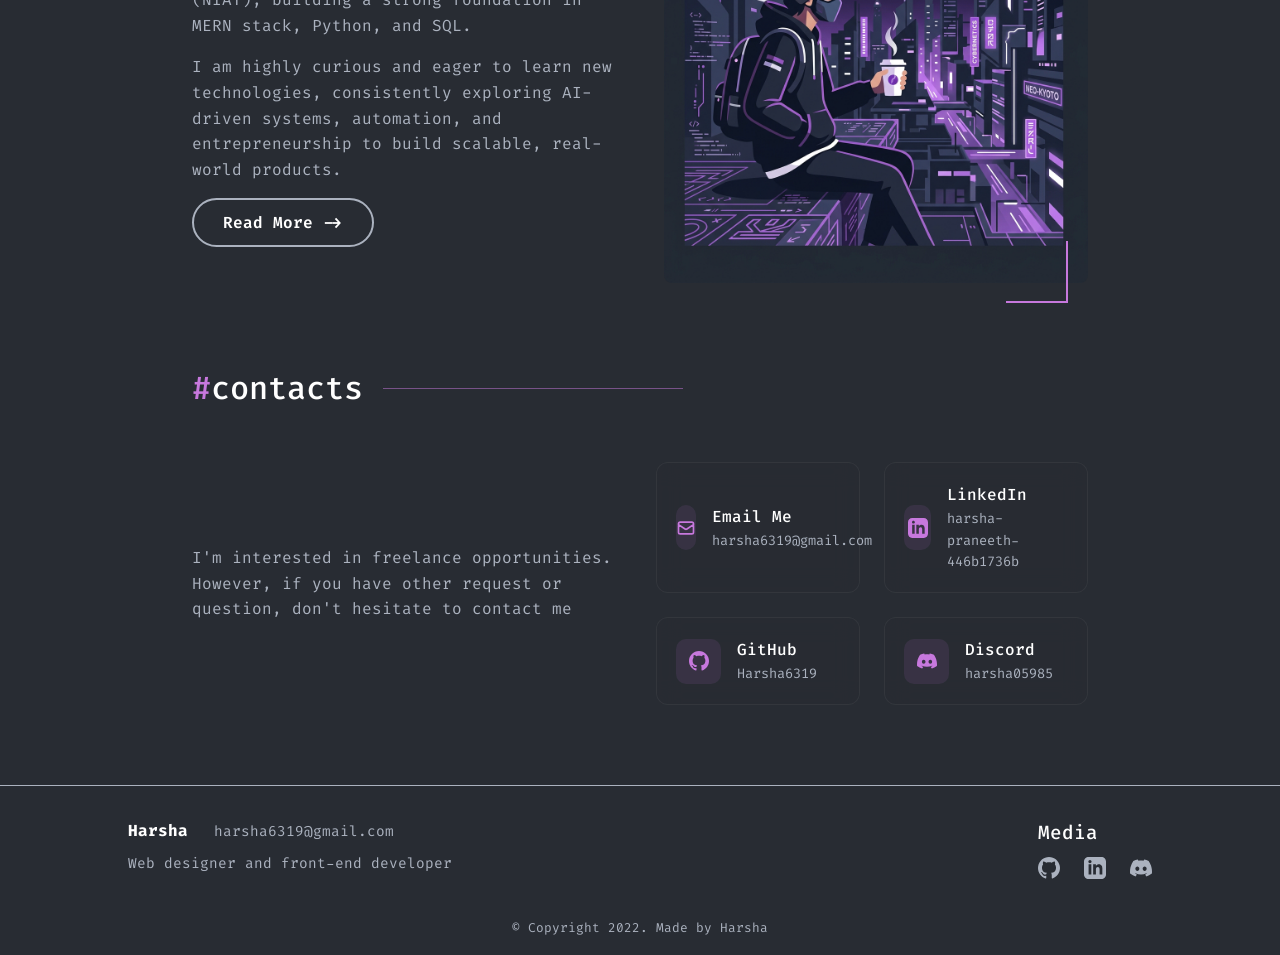
==== commit 8d884c05: "updated code" ====
--- a/index.html
+++ b/index.html
@@ -46,7 +46,7 @@
             </div>
             <div class="hero-illustration stagger-4 text-reveal">
                 <div class="hero-img-placeholder">
-                    <img src="/hero_img.png" alt="Developer Illustration"
+                    <img src="hero_img.png" alt="Developer Illustration"
                         style="max-width: 100%; border-radius: 8px;">
                 </div>
             </div>
@@ -218,7 +218,7 @@
                     <a href="about.html" class="btn btn-outline">Read more -></a>
                 </div>
                 <div class="about-illustration">
-                    <img src="/about_img.png" alt="Harsha Image Placeholder"
+                    <img src="about_img.png" alt="Harsha Image Placeholder"
                         style="max-width: 100%; border-radius: 8px;">
                 </div>
             </div>
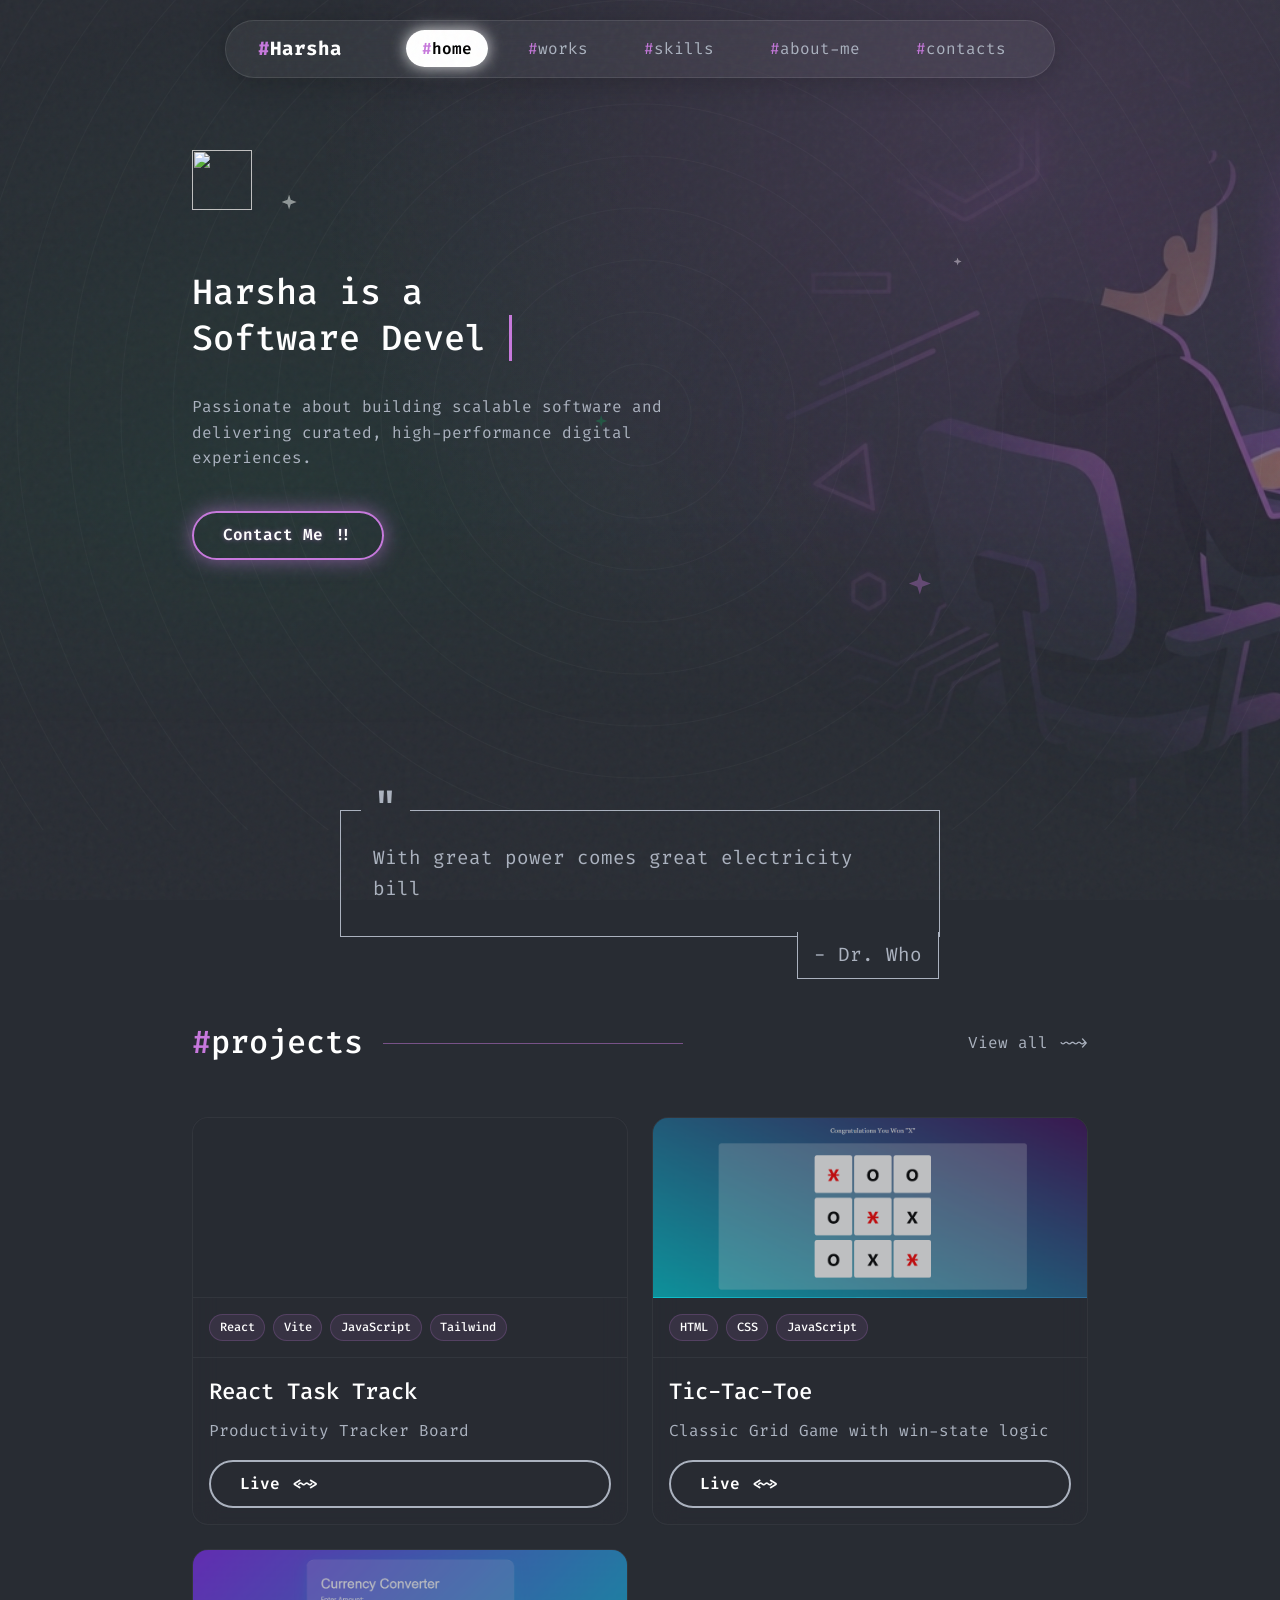
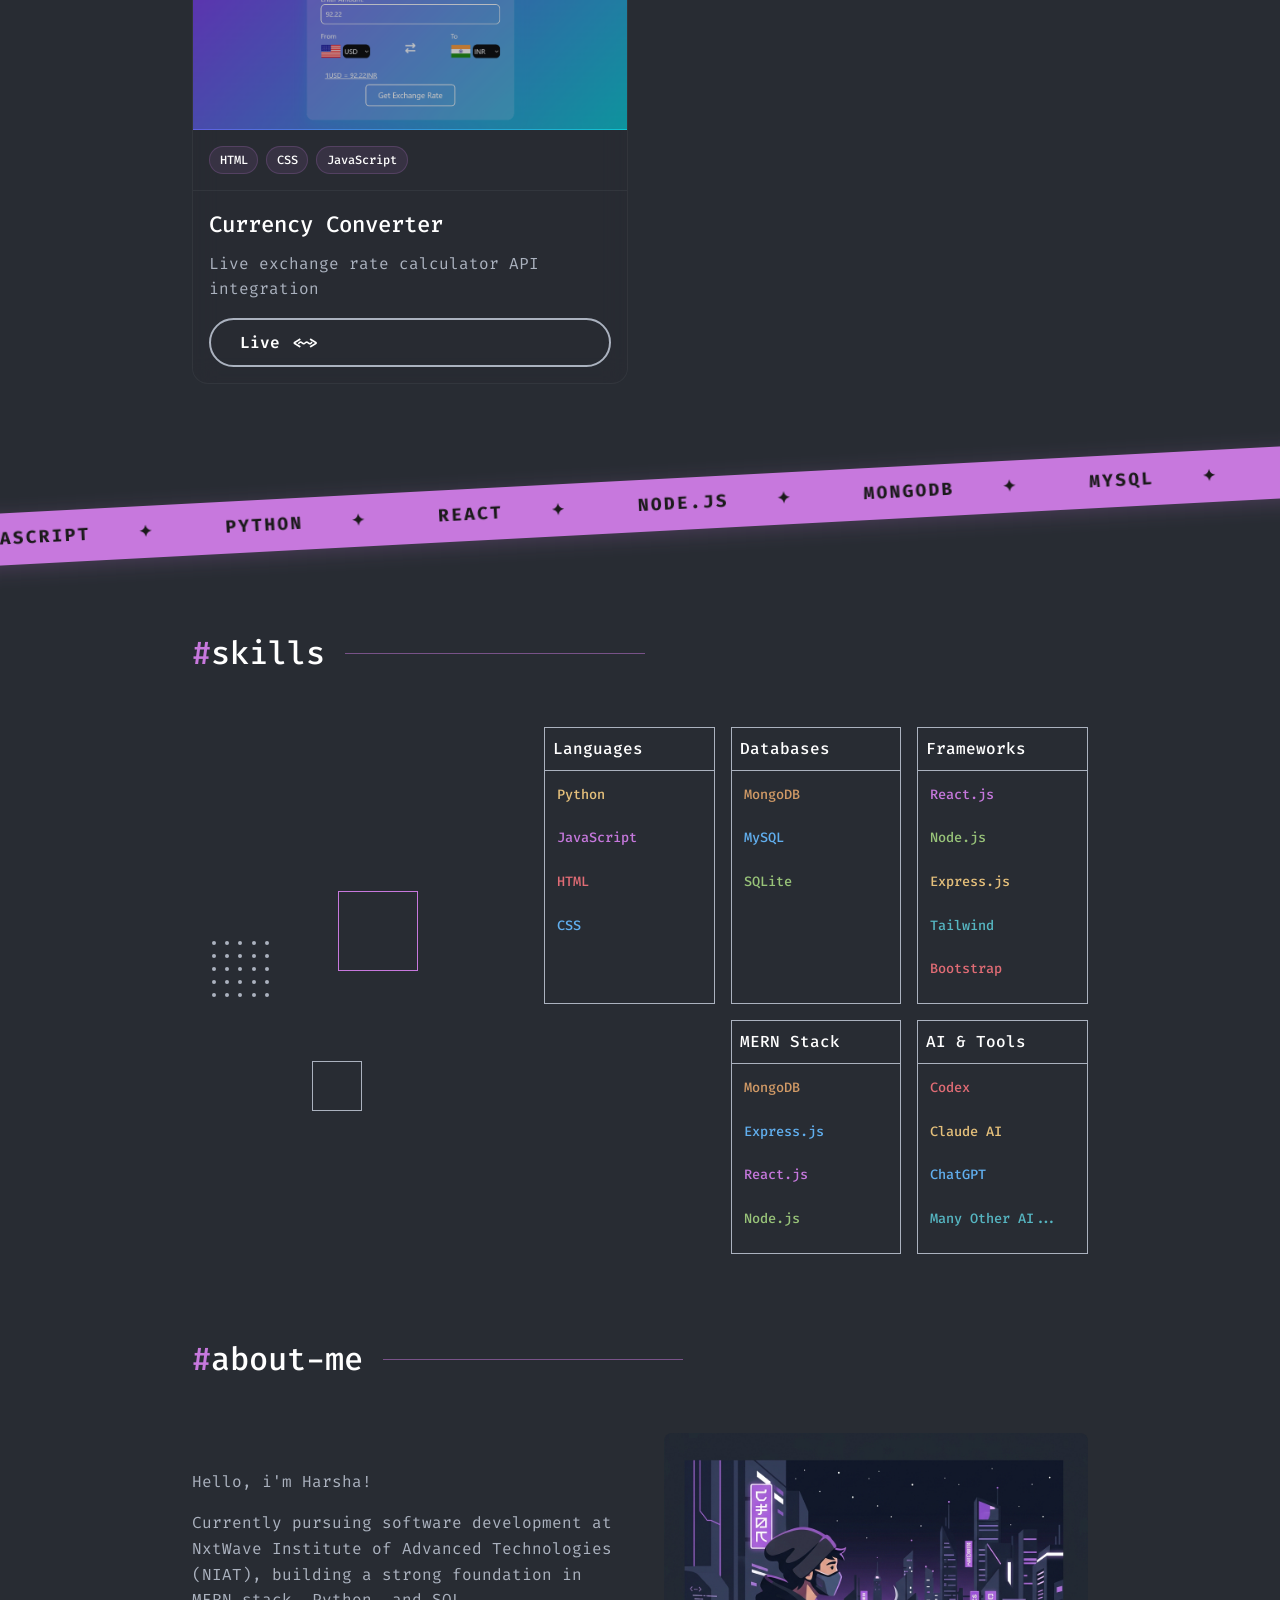
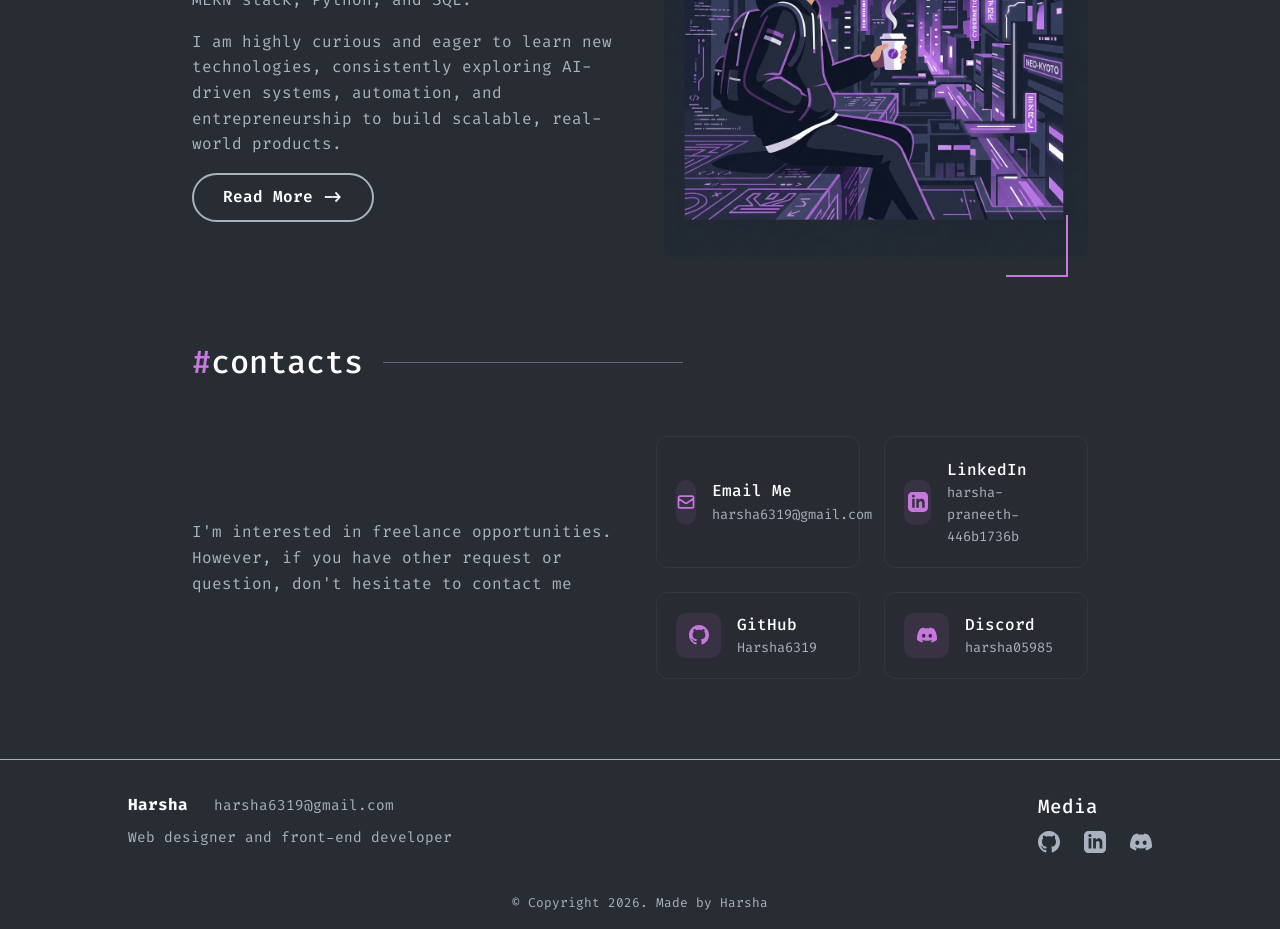
==== commit 0c83d7c0: "Update index.html" ====
--- a/index.html
+++ b/index.html
@@ -68,13 +68,13 @@
             </div>
             <div class="projects-grid">
                 <!-- Card 1 -->
-                <div class="project-card animate-card" style="transition-delay: 0.1s">
-                    <div class="project-img rps-bg"></div>
-                    <div class="project-tech"><span>HTML</span><span>CSS</span><span>JavaScript</span></div>
+                <div class="project-card animate-card" style="transition-delay: 0.4s">
+                    <div class="project-img rtt-bg"></div>
+                    <div class="project-tech"><span>React</span><span>Vite</span><span>JavaScript</span><span>Tailwind</span></div>
                     <div class="project-info">
-                        <h3>Rock Paper Scissors</h3>
-                        <p>Interactive web-based game against computer</p>
-                        <a href="https://harsha6319.github.io/Rock_Paper_Scissor_game_JS/" target="_blank" class="btn btn-outline">Live &lt;~&gt;</a>
+                        <h3>React Task Track</h3>
+                        <p>Productivity Tracker Board</p>
+                        <a href="https://react-task-manager-ten-psi.vercel.app" target="_blank" class="btn btn-outline">Live &lt;~&gt;</a>
                     </div>
                 </div>
                 <!-- Card 2 -->
@@ -317,7 +317,7 @@
             </div>
         </div>
         <div class="footer-bottom">
-            <p>&copy; Copyright 2022. Made by Harsha</p>
+            <p>&copy; Copyright 2026. Made by Harsha</p>
         </div>
     </footer>
 
--- a/style.css
+++ b/style.css
@@ -561,15 +561,15 @@
 
 /* Project Screenshots */
 .project-img.rps-bg {
-    background-image: url('assets/proj_rps.png');
+    background-image: url('proj_rps.png');
 }
 
 .project-img.ttt-bg {
-    background-image: url('assets/proj_ttt.png');
+    background-image: url('proj_ttt.png');
 }
 
 .project-img.curr-bg {
-    background-image: url('assets/proj_curr.png');
+    background-image: url('proj_curr.png');
 }
 
 .project-tech {
@@ -1231,4 +1231,4 @@
 .skill-items span {
     display: block;
     margin-bottom: 0.6rem;
-}+}
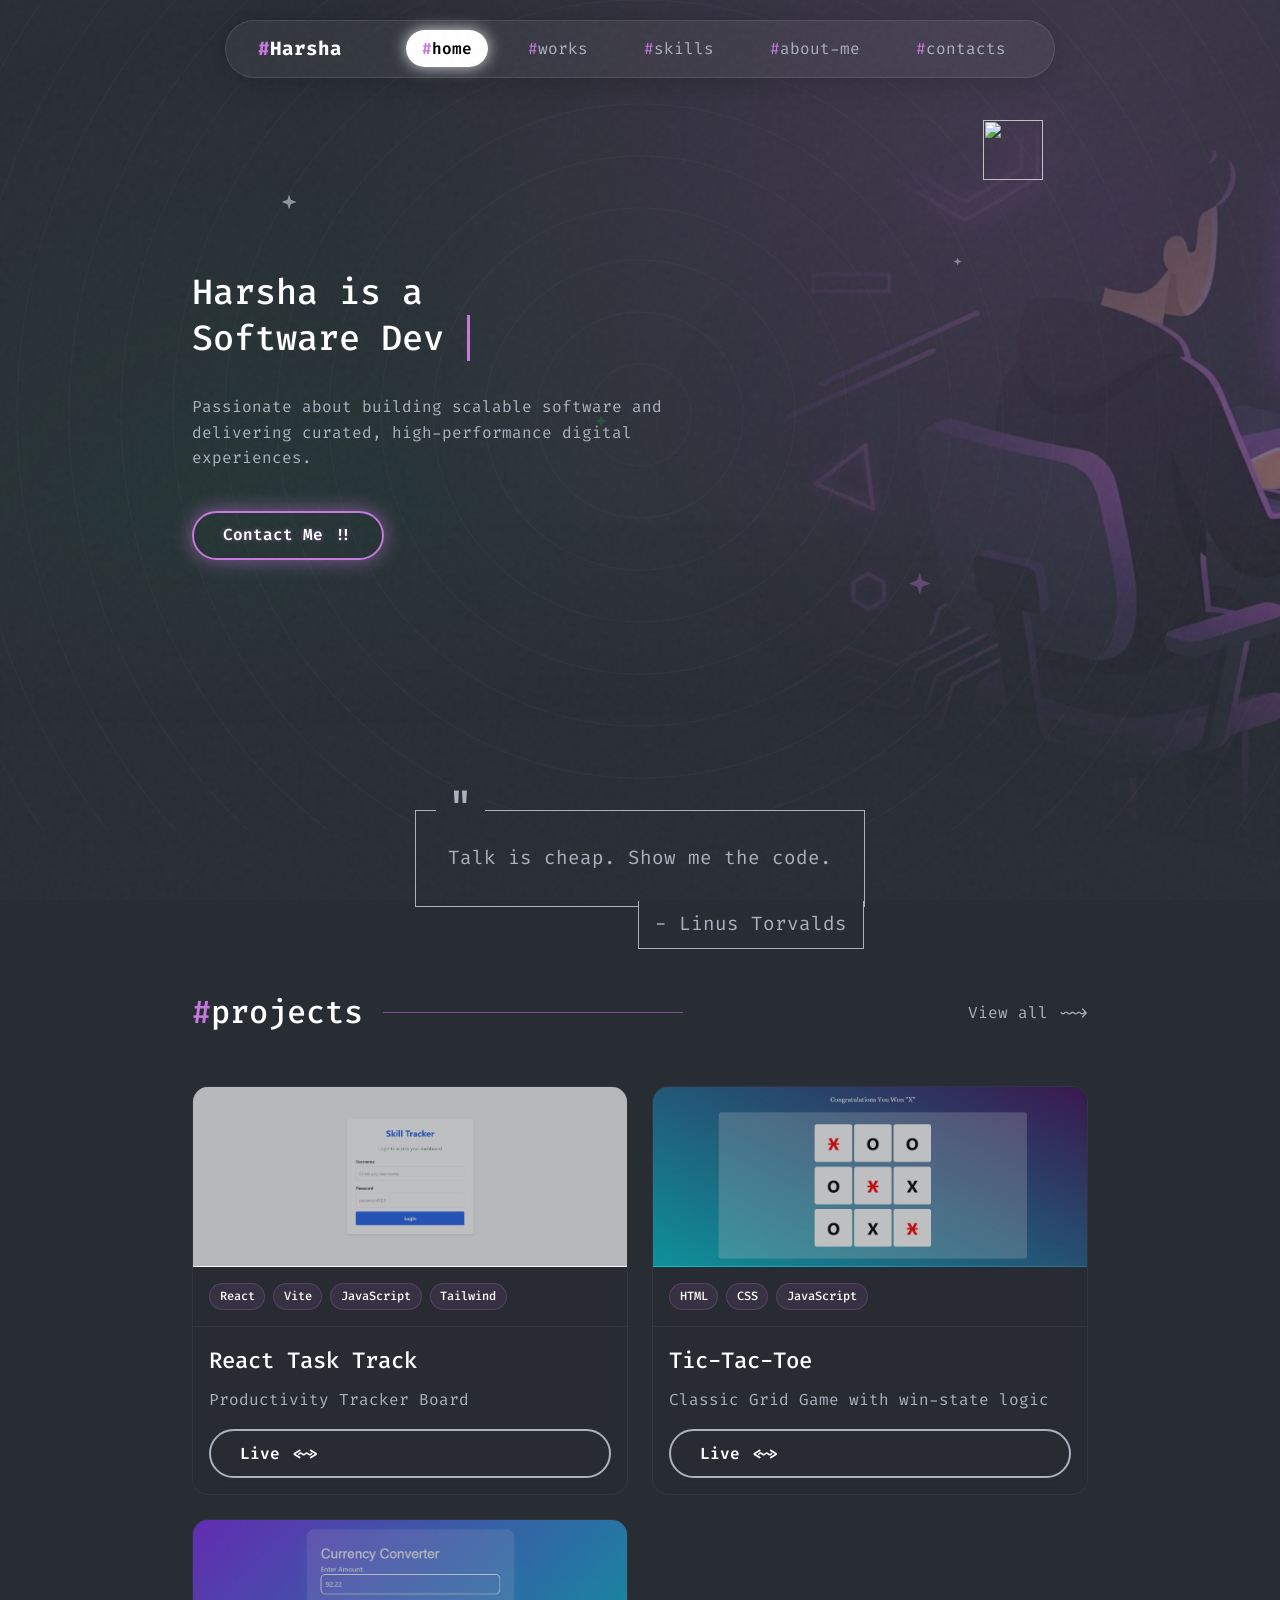
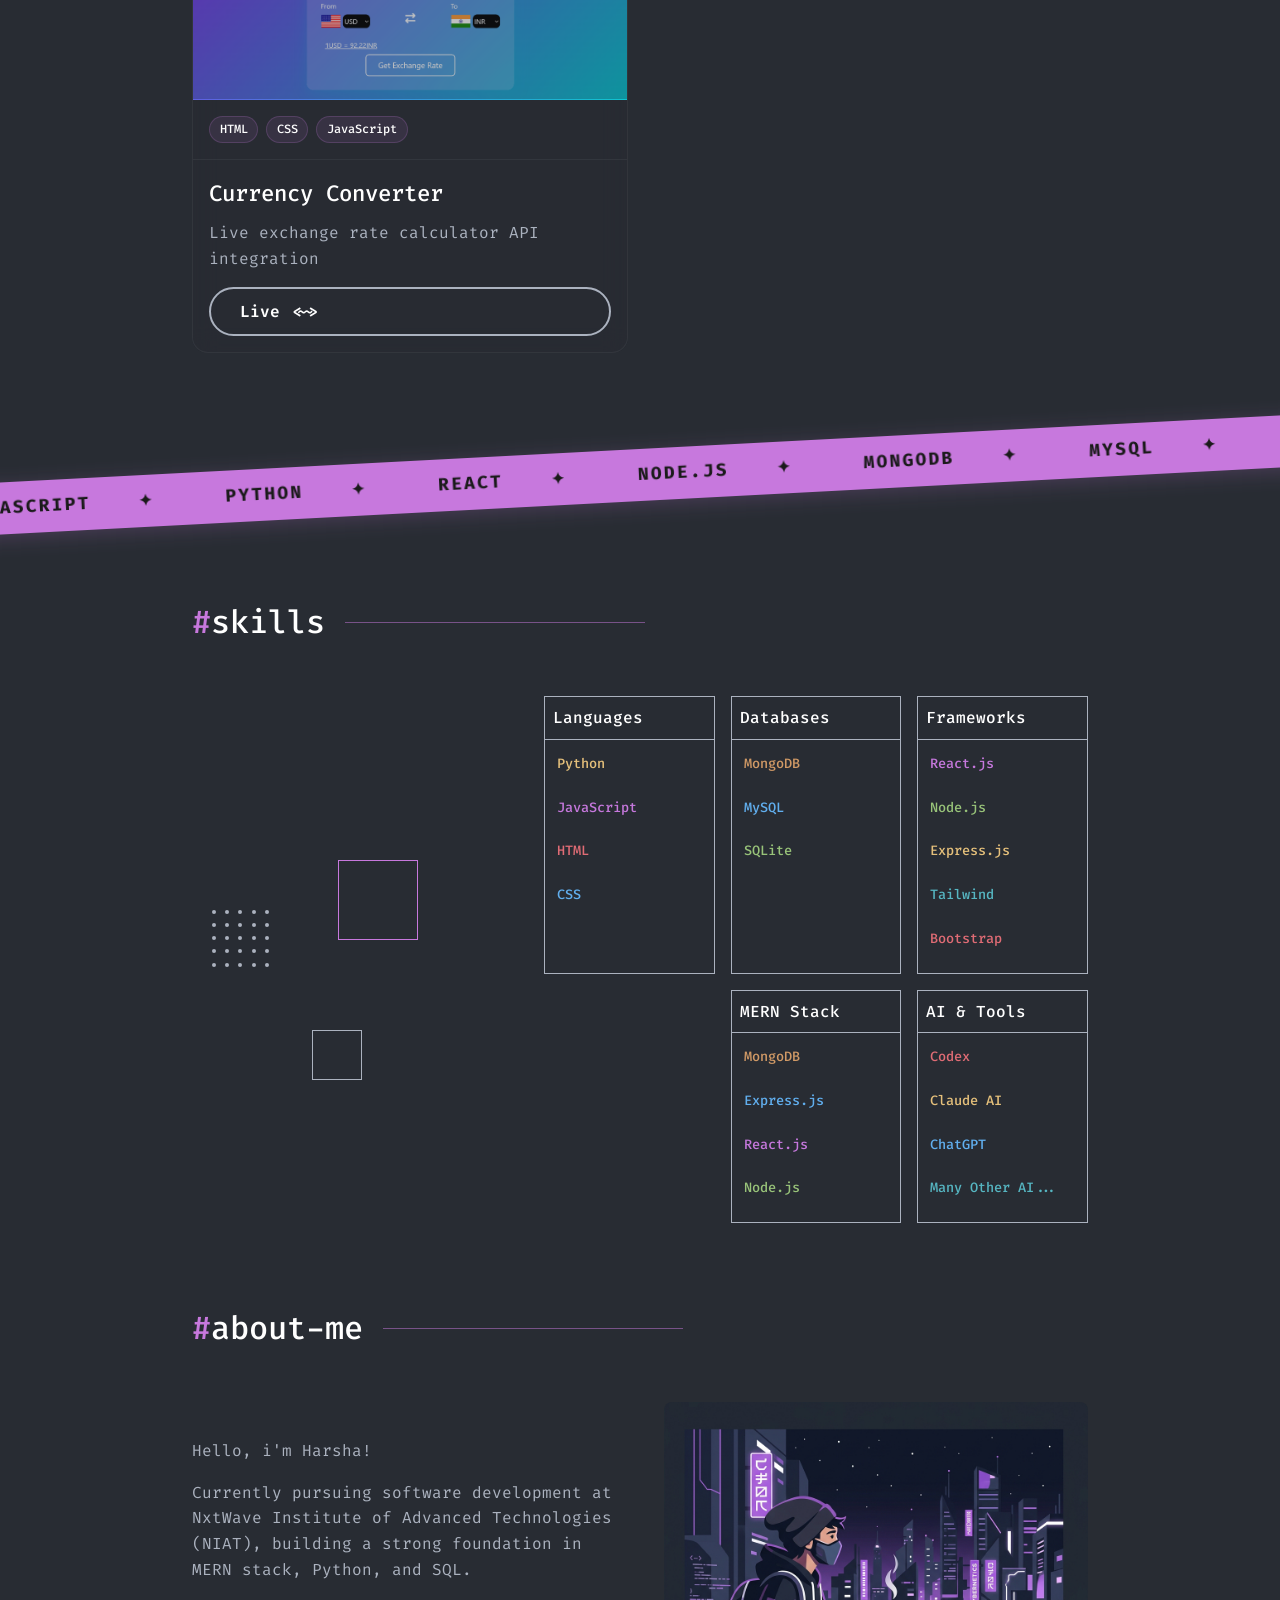
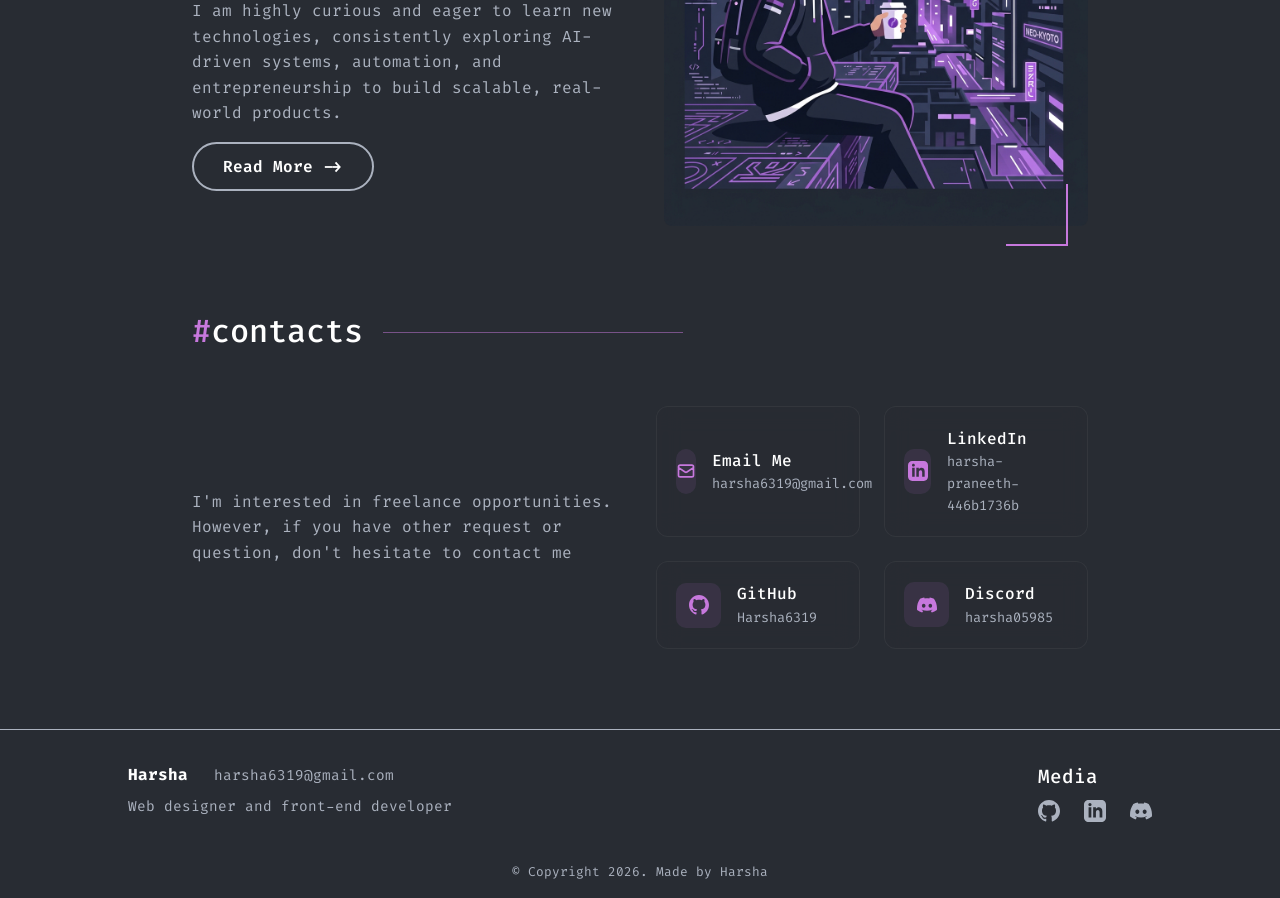
==== commit 34b5275e: "Update index.html" ====
--- a/index.html
+++ b/index.html
@@ -15,6 +15,11 @@
 <body>
     <header class="navbar hidden-on-load">
         <div class="logo"><span class="accent">#</span>Harsha</div>
+        <div class="menu-toggle" id="mobile-menu">
+            <span class="bar"></span>
+            <span class="bar"></span>
+            <span class="bar"></span>
+        </div>
         <nav>
             <ul class="nav-links">
                 <li><a href="#home"><span class="accent">#</span>home</a></li>
--- a/style.css
+++ b/style.css
@@ -17,10 +17,27 @@
 .small_logo {
     width: 60px;
     height: 60px;
-    /* border-radius: 50%; */
     object-fit: cover;
     position: absolute;
-    top: 50px;
+    top: 20px;
+    right: 5%;
+    z-index: 10;
+}
+
+.menu-toggle {
+    display: none;
+    flex-direction: column;
+    cursor: pointer;
+    gap: 5px;
+    z-index: 1001;
+}
+
+.menu-toggle .bar {
+    width: 25px;
+    height: 3px;
+    background-color: var(--text-main);
+    transition: all 0.3s ease;
+    border-radius: 3px;
 }
 
 html {
@@ -571,7 +588,21 @@
 .project-img.curr-bg {
     background-image: url('proj_curr.png');
 }
-
+.project-img.rtt-bg {
+    background-image: url('proj_rtt.png');
+}
+.project-img.restaurent-bg {
+    background-image: url('proj_restaurent.png');
+}
+.project-img.estate-bg{
+    background-image: url('proj_estate.png');
+}
+.project-img.portfolio-bg{
+    background-image: url('proj_portfolio.png');
+}
+.project-img.nexora-bg{
+    background-image: url('proj_nexora.png');
+}
 .project-tech {
     padding: 1rem;
     border-bottom: 1px solid rgba(255, 255, 255, 0.05);
@@ -998,7 +1029,70 @@
 }
 
 /* Responsive Media Queries */
+@media (max-width: 1024px) {
+    .hero {
+        gap: 2rem;
+    }
+    .hero-illustration {
+        width: 100%;
+    }
+    main {
+        padding-top: 160px;
+    }
+    .projects-grid {
+        grid-template-columns: repeat(auto-fill, minmax(250px, 1fr));
+    }
+}
+
 @media (max-width: 768px) {
+    .navbar {
+        width: 90%;
+        gap: 0.5rem;
+        justify-content: space-between;
+        padding: 0.8rem 1.5rem;
+        flex-direction: row;
+        flex-wrap: wrap;
+        border-radius: 20px;
+        align-items: center;
+    }
+
+    .menu-toggle {
+        display: flex;
+    }
+
+    nav {
+        width: 100%;
+    }
+
+    .nav-links {
+        display: none;
+        width: 100%;
+        flex-direction: column;
+        align-items: flex-start;
+        gap: 1rem;
+        padding-top: 1rem;
+    }
+
+    .nav-links.active {
+        display: flex;
+    }
+
+    .nav-links a {
+        font-size: 1rem;
+        padding: 0.5rem 1rem;
+    }
+
+    .section-header {
+        flex-direction: column;
+        align-items: flex-start;
+        gap: 1rem;
+        margin-bottom: 2rem;
+    }
+
+    .section-header h2 {
+        font-size: 1.5rem;
+    }
+
     .section-header h2::after {
         width: 100px;
     }
@@ -1010,18 +1104,128 @@
     .footer-content {
         flex-direction: column;
         align-items: flex-start;
+        gap: 2rem;
     }
 
     .hero-content {
         margin-bottom: 2rem;
+        max-width: 100%;
+        text-align: left;
+    }
+
+    .hero-content h1 {
+        font-size: 1.8rem;
+    }
+
+    .hero {
+        align-items: flex-start;
+        justify-content: center;
+        min-height: 50vh;
+    }
+
+    .projects-grid {
+        grid-template-columns: 1fr;
     }
 
     .skills-grid {
         justify-content: flex-start;
-    }
-
-    .nav-links {
+        width: 100%;
+    }
+
+    .skill-box {
+        width: 100%;
+    }
+
+    .skills-illustration {
+        width: 100%;
+        display: flex;
+        justify-content: center;
+    }
+
+    .footer-content {
+        text-align: center;
+        align-items: center;
+    }
+    
+    .footer-brand {
+        margin-bottom: 1.5rem;
+    }
+    
+    .footer-brand .logo {
+        display: flex;
+        flex-direction: column;
+        align-items: center;
+        gap: 0.5rem;
+    }
+    
+    .footer-brand .logo span {
+        margin-left: 0;
+    }
+    
+    .quote-box {
+        font-size: 1rem;
+        padding: 1.5rem;
+    }
+    
+    .quote-box::after {
+        top: -15px;
+        left: 10px;
+        font-size: 2rem;
+    }
+    
+    .contacts-links-grid {
+        grid-template-columns: 1fr;
+    }
+    
+    .marquee-content span {
+        font-size: 0.9rem;
+    }
+    
+    .about-illustration img {
+        width: 100%;
+        height: auto;
+    }
+}
+
+@media (max-width: 480px) {
+    .hero-content h1 {
+        font-size: 1.5rem;
+    }
+    
+    .hero-content p {
+        font-size: 0.9rem;
+    }
+    
+    .section-header h2::after {
         display: none;
+    }
+    
+    main {
+        padding: 160px 5% 0 5%;
+    }
+    
+    .small_logo {
+        width: 40px;
+        height: 40px;
+        top: 20px;
+    }
+    
+    .btn {
+        padding: 0.5rem 1.2rem;
+        font-size: 0.9rem;
+    }
+    
+    .project-img {
+        height: 150px;
+    }
+    
+    .square-grid {
+        transform: scale(0.7);
+        margin-left: 0;
+    }
+    
+    .outline-box {
+        right: 0;
     }
 }
 
